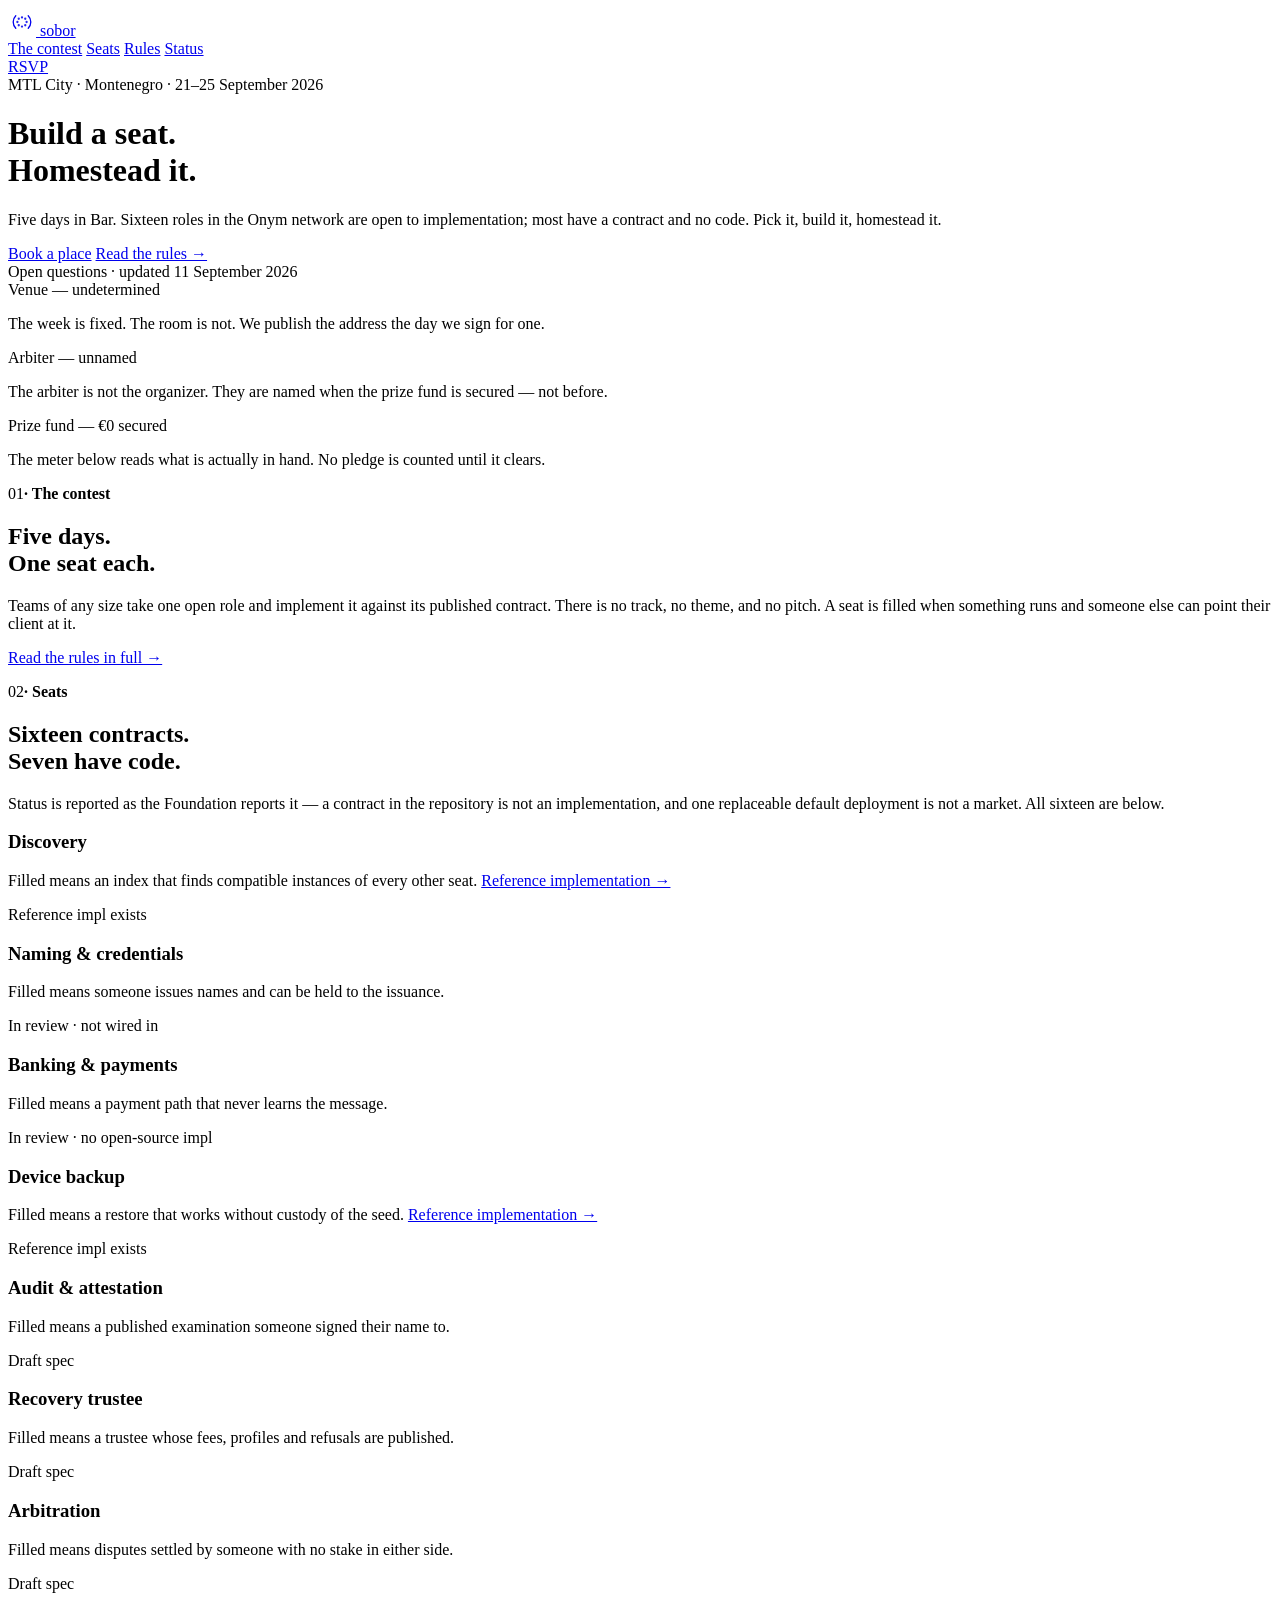
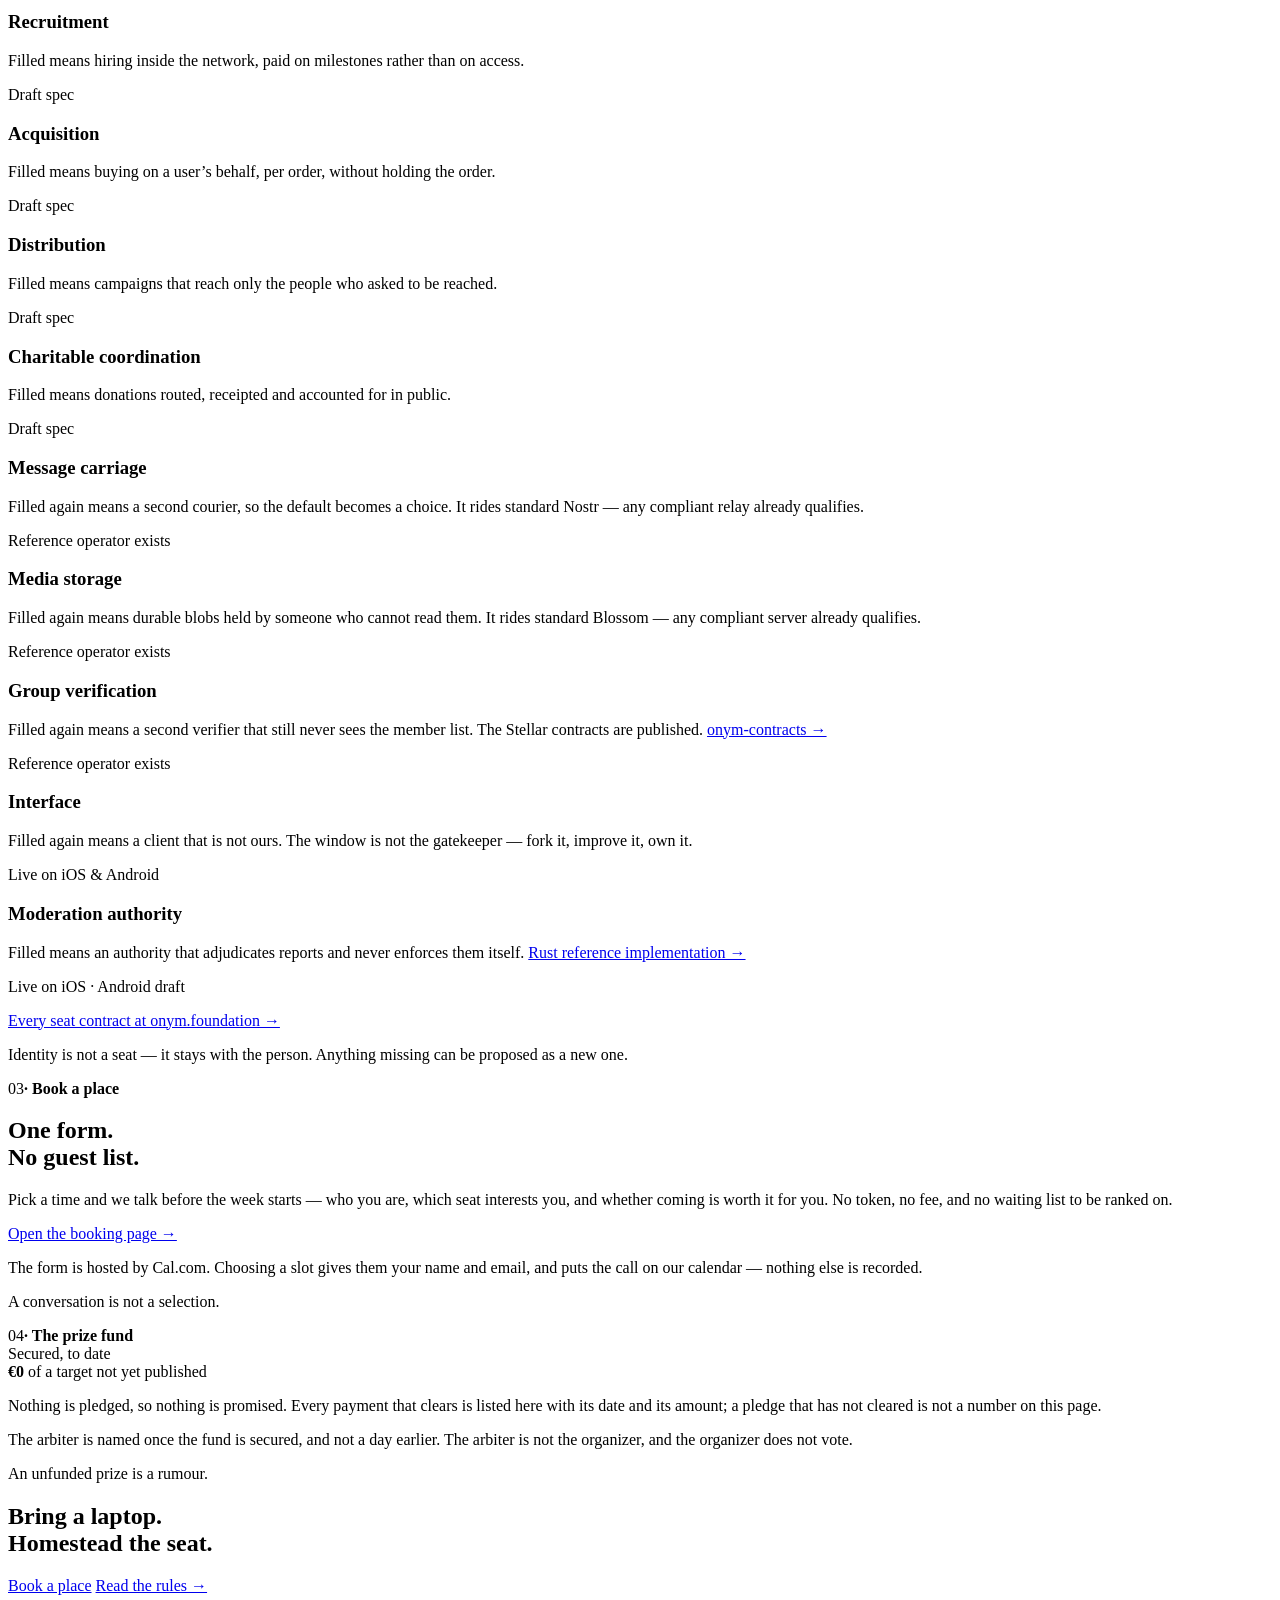
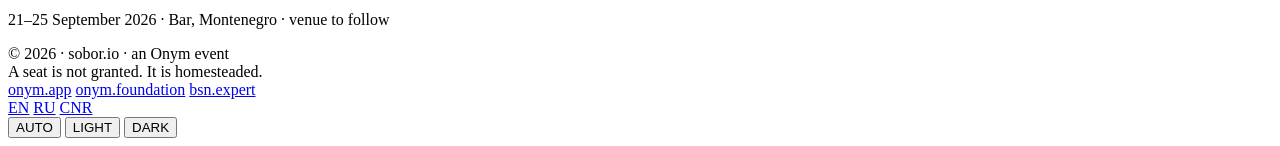
==== public/index.html @ 52c8cb35 "Replace the on-chain RSVP with a Cal.com booking embed RSVP was a Stellar signature: the visitor sen" ====
<!doctype html>
<html lang="en">
<head>
<meta charset="utf-8"/>
<meta name="viewport" content="width=device-width,initial-scale=1"/>
<title>sobor — Build a seat. Homestead it.</title>
<meta name="description" content="A five-day contest in Bar, Montenegro, 21–25 September 2026. Sixteen roles in the Onym network are open to implementation. Build one, run it, keep it."/>
<meta name="theme-color" content="#0e0e10" media="(prefers-color-scheme: dark)"/>
<meta name="theme-color" content="#f5f5f7" media="(prefers-color-scheme: light)"/>
<link rel="canonical" href="https://sobor.io/"/>
<link rel="alternate" hreflang="en" href="https://sobor.io/"/>
<link rel="alternate" hreflang="ru" href="https://sobor.io/ru/"/>
<link rel="alternate" hreflang="cnr" href="https://sobor.io/cnr/"/>
<link rel="alternate" hreflang="x-default" href="https://sobor.io/"/>
<meta name="robots" content="index,follow,max-snippet:-1,max-image-preview:large"/>
<meta property="og:type" content="website"/>
<meta property="og:url" content="https://sobor.io/"/>
<meta property="og:site_name" content="sobor"/>
<meta property="og:locale" content="en"/>
<meta property="og:title" content="sobor — Build a seat. Homestead it."/>
<meta property="og:description" content="Five days in Bar. Sixteen roles in the Onym network are open to implementation; most have a contract and no code."/>
<meta property="og:image" content="https://sobor.io/og.png"/>
<meta property="og:image:type" content="image/png"/>
<meta property="og:image:width" content="1200"/>
<meta property="og:image:height" content="630"/>
<meta property="og:image:alt" content="Build a seat. Homestead it. — MTL City · Montenegro · 21–25 September 2026"/>
<meta name="twitter:card" content="summary_large_image"/>
<meta name="twitter:image" content="https://sobor.io/og.png"/>
<link rel="icon" href="/favicon.ico" sizes="48x48"/>
<link rel="icon" href="/favicon.svg" type="image/svg+xml"/>
<link rel="apple-touch-icon" href="/apple-touch-icon.png"/>
<link rel="manifest" href="/site.webmanifest"/>
<script src="/assets/theme.js"></script>
<script src="/assets/lang.js"></script>
<link rel="stylesheet" href="/assets/sobor.css"/>
</head>
<body>

<header class="nav">
  <div class="wrap">
    <a class="brand" href="/" aria-label="sobor home">
      <svg width="28" height="28" viewBox="0 0 28 28" aria-hidden="true">
        <rect x=".5" y=".5" width="27" height="27" rx="6.2" fill="none" stroke="var(--on-hairline-strong)"></rect>
        <g transform="rotate(45 14 14)" fill="none" stroke="currentColor" stroke-width="1.3" stroke-linecap="round">
          <path d="M14 5.2A8.8 8.8 0 0 1 22.8 14"></path>
          <path d="M14 22.8A8.8 8.8 0 0 1 5.2 14"></path>
        </g>
        <g fill="currentColor" opacity=".85">
          <circle cx="18.6" cy="14" r="1.15"></circle><circle cx="17.25" cy="17.25" r="1.15"></circle>
          <circle cx="14" cy="18.6" r="1.15"></circle><circle cx="10.75" cy="17.25" r="1.15"></circle>
          <circle cx="9.4" cy="14" r="1.15"></circle><circle cx="10.75" cy="10.75" r="1.15"></circle>
          <circle cx="14" cy="9.4" r="1.15"></circle><circle cx="17.25" cy="10.75" r="1.15"></circle>
        </g>
      </svg>
      <span>sobor</span>
    </a>
    <nav class="nav-links">
      <a href="#contest">The contest</a>
      <a href="#seats">Seats</a>
      <a href="#rules">Rules</a>
      <a href="#status">Status</a>
    </nav>
    <div class="nav-cta"><a class="btn-pill" href="#book">RSVP</a></div>
  </div>
</header>

<main id="main">

  <div class="hero">
    <div class="hero-eyebrow">MTL City · Montenegro · 21–25 September 2026</div>
    <h1>Build a seat.<br>Homestead it.</h1>
    <div class="hero-copy">
      <p>Five days in Bar. Sixteen roles in the Onym network are open to implementation; most have a contract and no code. Pick it, build it, homestead it.</p>
      <div class="hero-actions">
        <a class="btn btn-primary" href="#book">Book a place</a>
        <a href="#rules">Read the rules →</a>
      </div>
    </div>
  </div>

  <!-- The three open questions. When one settles, swap .tag.open for .tag.settled in
       content/i18n.json's label and rewrite the paragraph. Do not soften these. -->
  <section class="status" id="status">
    <div class="wrap">
      <div class="status-stamp">Open questions · updated 11 September 2026</div>
      <div class="status-grid">
        <div>
          <span class="tag open">Venue — undetermined</span>
          <p>The week is fixed. The room is not. We publish the address the day we sign for one.</p>
        </div>
        <div>
          <span class="tag open">Arbiter — unnamed</span>
          <p>The arbiter is not the organizer. They are named when the prize fund is secured — not before.</p>
        </div>
        <div>
          <span class="tag open">Prize fund — €0 secured</span>
          <p>The meter below reads what is actually in hand. No pledge is counted until it clears.</p>
        </div>
      </div>
    </div>
  </section>

  <section class="band" id="contest">
    <div class="wrap">
      <div class="eyebrow"><span>01</span><b>· The contest</b></div>
      <h2>Five days.<br>One seat each.</h2>
      <p class="section-lede">Teams of any size take one open role and implement it against its published contract. There is no track, no theme, and no pitch. A seat is filled when something runs and someone else can point their client at it.</p>
      <p class="after-grid" id="rules"><a href="#rules">Read the rules in full →</a></p>
    </div>
  </section>

  <section class="band" id="seats">
    <div class="wrap">
      <div class="eyebrow"><span>02</span><b>· Seats</b></div>
      <h2>Sixteen contracts.<br>Seven have code.</h2>
      <p class="section-lede">Status is reported as the Foundation reports it — a contract in the repository is not an implementation, and one replaceable default deployment is not a market. All sixteen are below.</p>
      <div class="grid-4 seats-grid">
        <div class="card seat">
          <h3>Discovery</h3>
          <p>Filled means an index that finds compatible instances of every other seat. <a href="https://github.com/onymchat/onym-discovery">Reference implementation →</a></p>
          <span class="chip green">Reference impl exists</span>
        </div>
        <div class="card seat">
          <h3>Naming &amp; credentials</h3>
          <p>Filled means someone issues names and can be held to the issuance.</p>
          <span class="chip amber">In review · not wired in</span>
        </div>
        <div class="card seat">
          <h3>Banking &amp; payments</h3>
          <p>Filled means a payment path that never learns the message.</p>
          <span class="chip amber">In review · no open-source impl</span>
        </div>
        <div class="card seat">
          <h3>Device backup</h3>
          <p>Filled means a restore that works without custody of the seed. <a href="https://github.com/onymchat/onym-backup">Reference implementation →</a></p>
          <span class="chip green">Reference impl exists</span>
        </div>
        <div class="card seat">
          <h3>Audit &amp; attestation</h3>
          <p>Filled means a published examination someone signed their name to.</p>
          <span class="chip blue">Draft spec</span>
        </div>
        <div class="card seat">
          <h3>Recovery trustee</h3>
          <p>Filled means a trustee whose fees, profiles and refusals are published.</p>
          <span class="chip blue">Draft spec</span>
        </div>
        <div class="card seat">
          <h3>Arbitration</h3>
          <p>Filled means disputes settled by someone with no stake in either side.</p>
          <span class="chip blue">Draft spec</span>
        </div>
        <div class="card seat">
          <h3>Recruitment</h3>
          <p>Filled means hiring inside the network, paid on milestones rather than on access.</p>
          <span class="chip blue">Draft spec</span>
        </div>
        <div class="card seat">
          <h3>Acquisition</h3>
          <p>Filled means buying on a user’s behalf, per order, without holding the order.</p>
          <span class="chip blue">Draft spec</span>
        </div>
        <div class="card seat">
          <h3>Distribution</h3>
          <p>Filled means campaigns that reach only the people who asked to be reached.</p>
          <span class="chip blue">Draft spec</span>
        </div>
        <div class="card seat">
          <h3>Charitable coordination</h3>
          <p>Filled means donations routed, receipted and accounted for in public.</p>
          <span class="chip blue">Draft spec</span>
        </div>
        <div class="card seat">
          <h3>Message carriage</h3>
          <p>Filled again means a second courier, so the default becomes a choice. It rides standard Nostr — any compliant relay already qualifies.</p>
          <span class="chip green">Reference operator exists</span>
        </div>
        <div class="card seat">
          <h3>Media storage</h3>
          <p>Filled again means durable blobs held by someone who cannot read them. It rides standard Blossom — any compliant server already qualifies.</p>
          <span class="chip green">Reference operator exists</span>
        </div>
        <div class="card seat">
          <h3>Group verification</h3>
          <p>Filled again means a second verifier that still never sees the member list. The Stellar contracts are published. <a href="https://github.com/onymchat/onym-contracts">onym-contracts →</a></p>
          <span class="chip green">Reference operator exists</span>
        </div>
        <div class="card seat">
          <h3>Interface</h3>
          <p>Filled again means a client that is not ours. The window is not the gatekeeper — fork it, improve it, own it.</p>
          <span class="chip green">Live on iOS &amp; Android</span>
        </div>
        <div class="card seat">
          <h3>Moderation authority</h3>
          <p>Filled means an authority that adjudicates reports and never enforces them itself. <a href="https://github.com/onymchat/onym-moderation">Rust reference implementation →</a></p>
          <span class="chip green">Live on iOS · Android draft</span>
        </div>
      </div>
      <p class="after-grid"><a href="https://onym.foundation/seats.html">Every seat contract at onym.foundation →</a></p>
      <p class="after-grid">Identity is not a seat — it stays with the person. Anything missing can be proposed as a new one.</p>
    </div>
  </section>

  <section class="band" id="book">
    <div class="wrap">
      <div class="eyebrow"><span>03</span><b>· Book a place</b></div>
      <h2>One form.<br>No guest list.</h2>
      <p class="section-lede">Pick a time and we talk before the week starts — who you are, which seat interests you, and whether coming is worth it for you. No token, no fee, and no waiting list to be ranked on.</p>
      <!-- assets/cal.js mounts the Cal.com inline embed here and reads the event off
           these data attributes, so content/build.py stays the only place the link is
           written. The link underneath is not a fallback that JS removes: it stays, so
           the booking page is reachable with the embed blocked or failing to load. -->
      <div class="cal-mount" id="cal-mount"
           data-cal-link="enikeev/sobor" data-cal-namespace="sobor"></div>
      <p class="after-grid"><a href="https://cal.com/enikeev/sobor">Open the booking page →</a></p>
      <p class="after-grid">The form is hosted by Cal.com. Choosing a slot gives them your name and email, and puts the call on our calendar — nothing else is recorded.</p>
      <p class="aph book-aph">A conversation is not a selection.</p>
    </div>
  </section>

  <section class="band">
    <div class="wrap">
      <div class="eyebrow"><span>04</span><b>· The prize fund</b></div>
      <div class="fund">
        <div class="fund-label">Secured, to date</div>
        <!-- When money clears: replace the amount, change the caption, and set --so-meter. -->
        <div class="fund-figure">
          <b>€0</b>
          <span>of a target not yet published</span>
        </div>
        <div class="meter" role="img" aria-label="Prize fund: nothing secured yet"><i></i></div>
        <div class="fund-cols">
          <p>Nothing is pledged, so nothing is promised. Every payment that clears is listed here with its date and its amount; a pledge that has not cleared is not a number on this page.</p>
          <p>The arbiter is named once the fund is secured, and not a day earlier. The arbiter is not the organizer, and the organizer does not vote.</p>
        </div>
        <p class="aph">An unfunded prize is a rumour.</p>
      </div>
    </div>
  </section>

  <section class="closing">
    <div>
      <h2>Bring a laptop.<br>Homestead the seat.</h2>
      <div class="closing-actions">
        <a class="btn btn-primary" href="#book">Book a place</a>
        <a href="#rules">Read the rules →</a>
      </div>
      <p class="when">21–25 September 2026 · Bar, Montenegro · venue to follow</p>
    </div>
  </section>

</main>

<footer>
  <div class="wrap">
    <div class="foot-l">
      <div class="foot-copy">© 2026 · sobor.io · an Onym event</div>
      <div class="foot-sign">A seat is not granted. It is homesteaded.</div>
    </div>
    <div class="foot-r">
      <div class="foot-links">
        <a href="https://onym.app">onym.app</a>
        <a href="https://onym.foundation">onym.foundation</a>
        <a href="https://bsn.expert">bsn.expert</a>
      </div>
      <nav class="lang" aria-label="Language">
        <a class="pick is-on" href="/" lang="en" hreflang="en" data-lang="en" title="English" aria-current="true">EN</a>
        <a class="pick" href="/ru/" lang="ru" hreflang="ru" data-lang="ru" title="Русский">RU</a>
        <a class="pick" href="/cnr/" lang="cnr" hreflang="cnr" data-lang="cnr" title="Crnogorski">CNR</a>
      </nav>
      <!-- Lives in the footer so that on a narrow screen it can simply sit there
           instead of floating over the text. Above 850px it is fixed again. -->
      <div class="theme" role="group" aria-label="Colour theme">
        <button type="button" data-theme-set="auto" aria-pressed="true">AUTO</button>
        <button type="button" data-theme-set="light" aria-pressed="false">LIGHT</button>
        <button type="button" data-theme-set="dark" aria-pressed="false">DARK</button>
      </div>
    </div>
  </div>
</footer>

<script src="/assets/sobor.js" defer></script>
<script src="/assets/cal.js" defer></script>
</body>
</html>
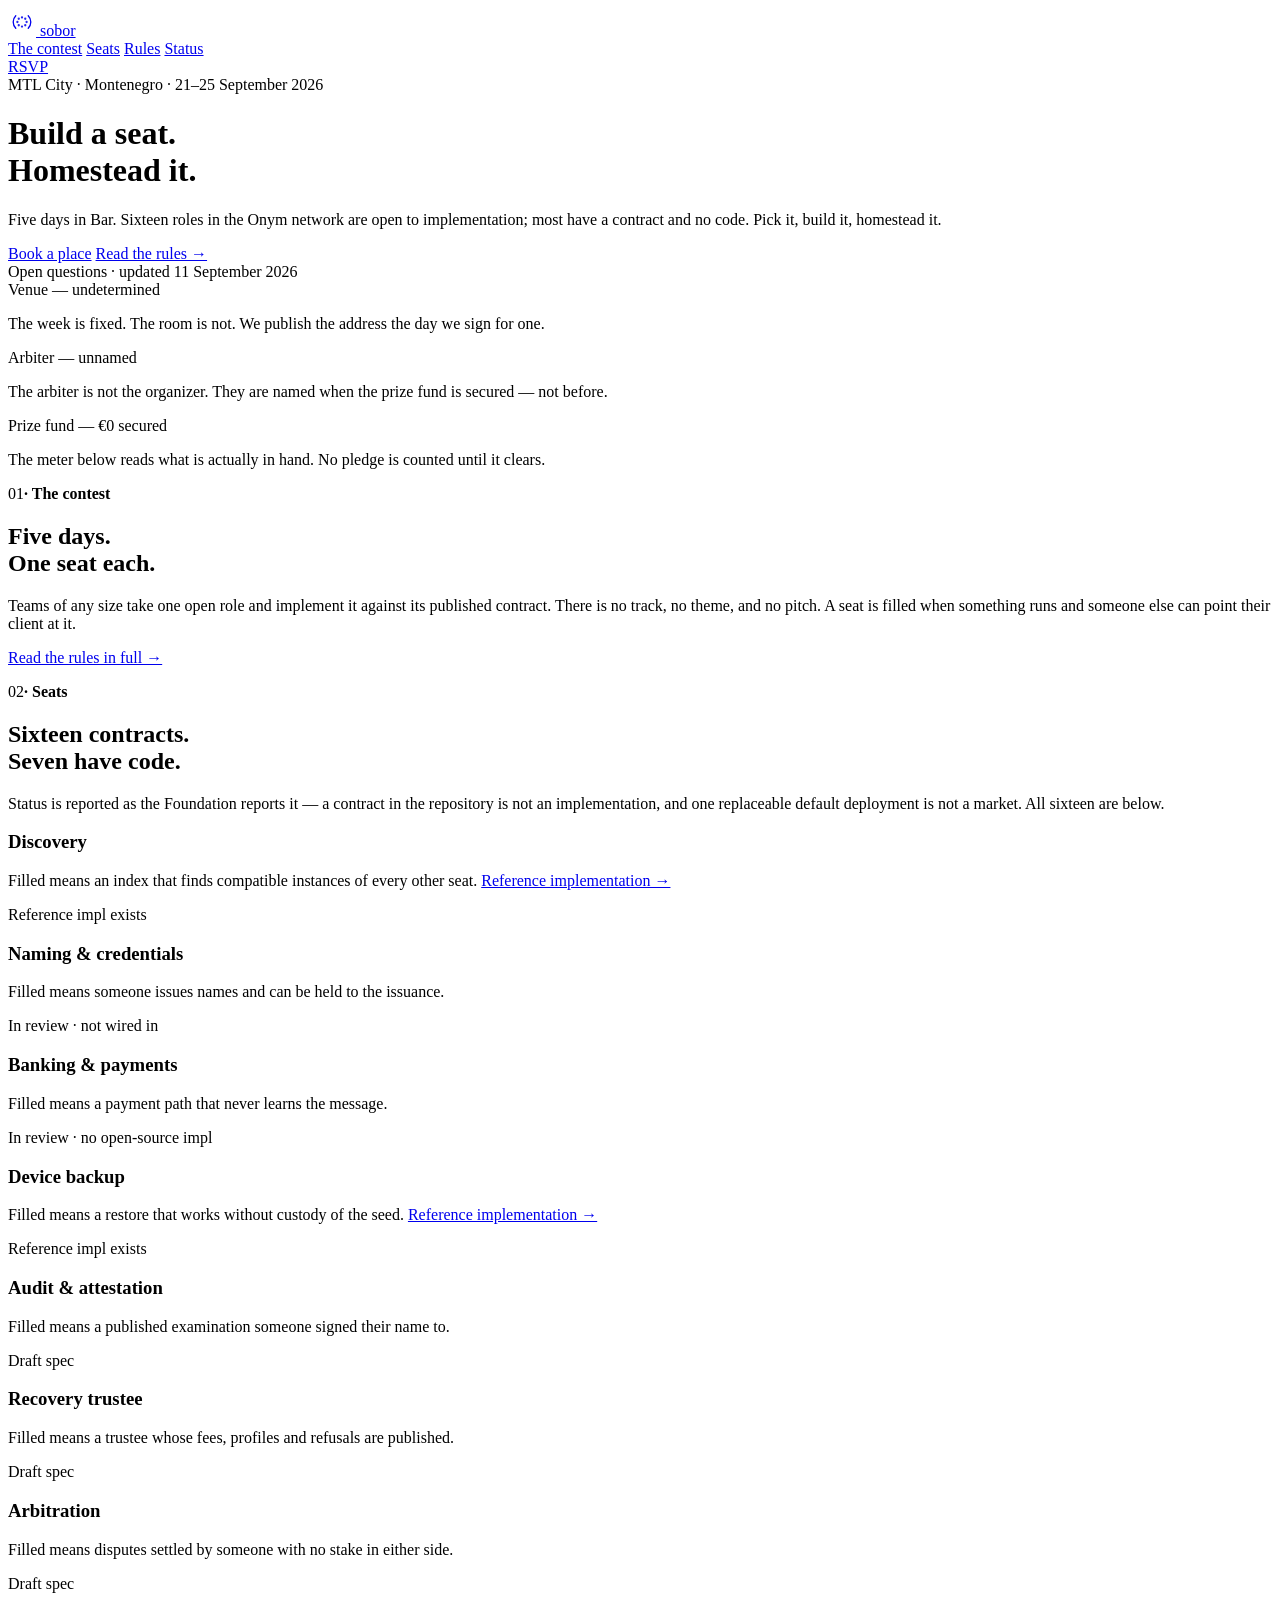
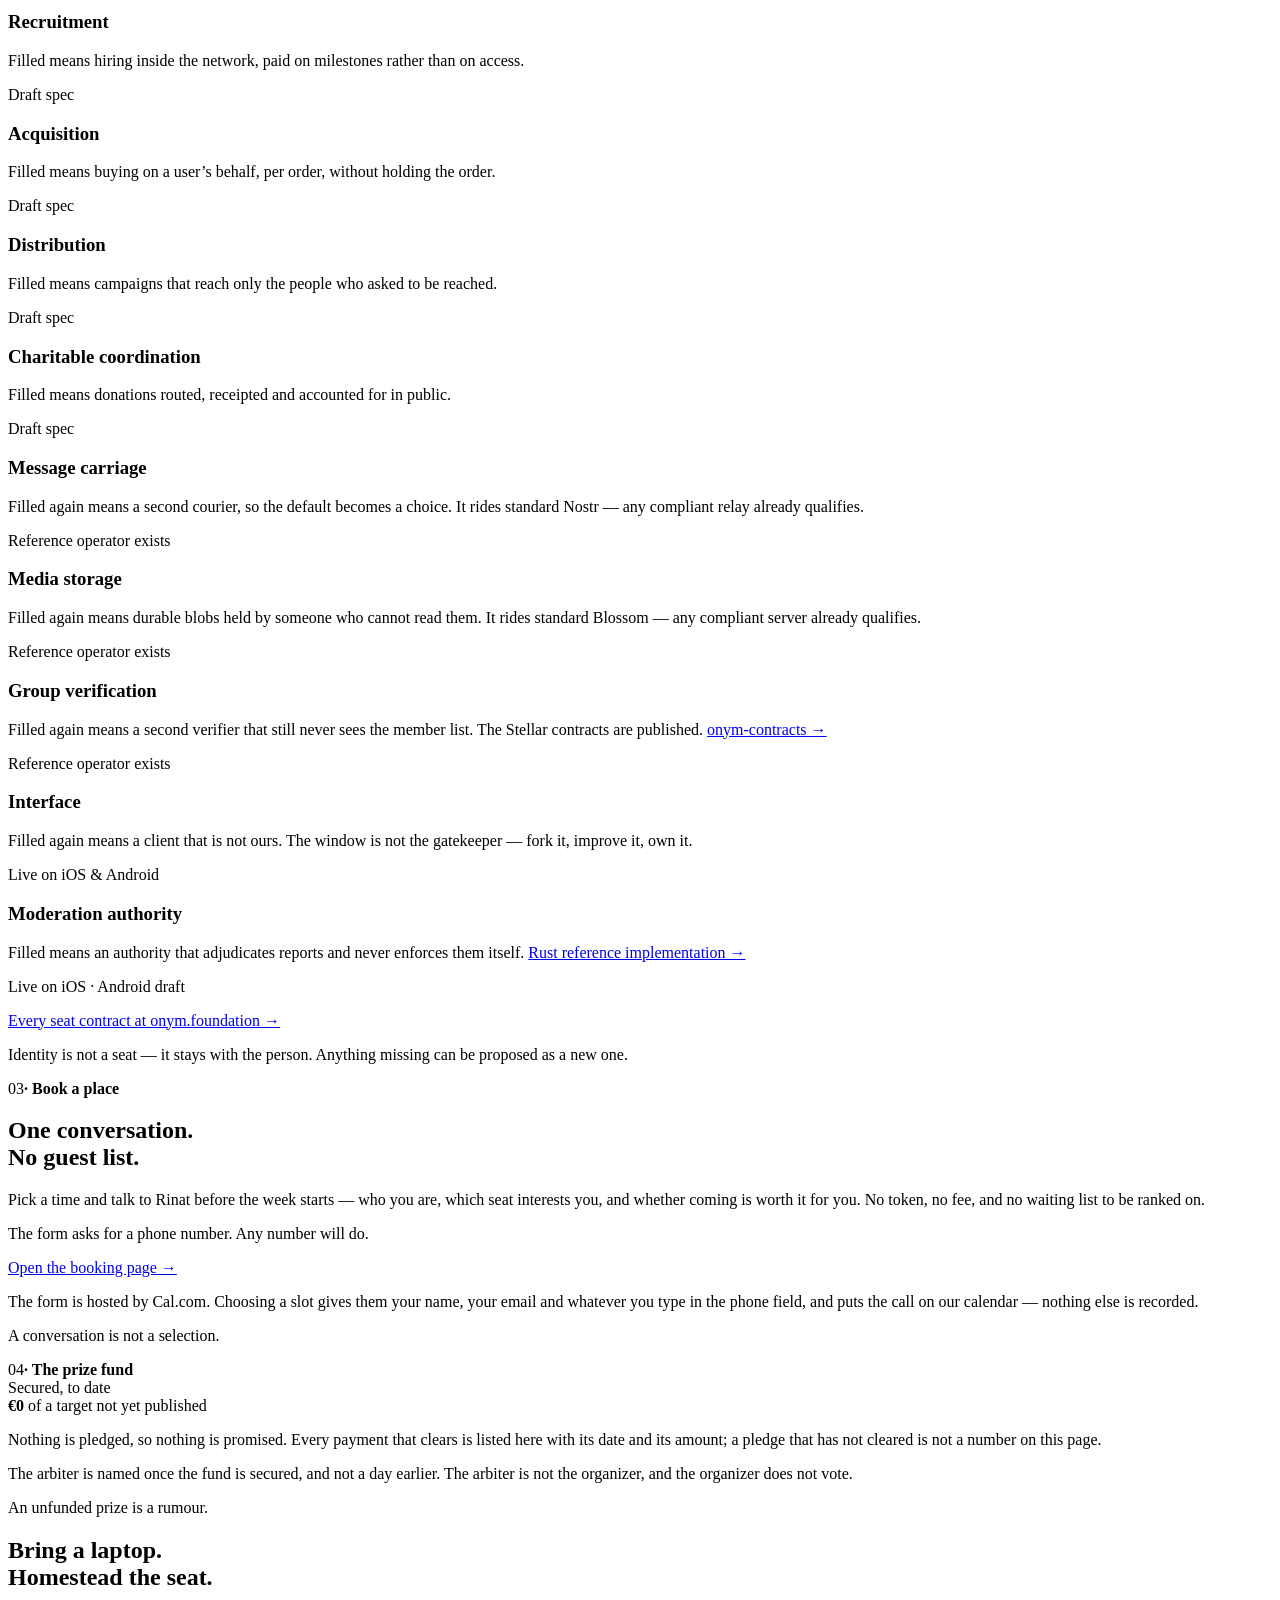
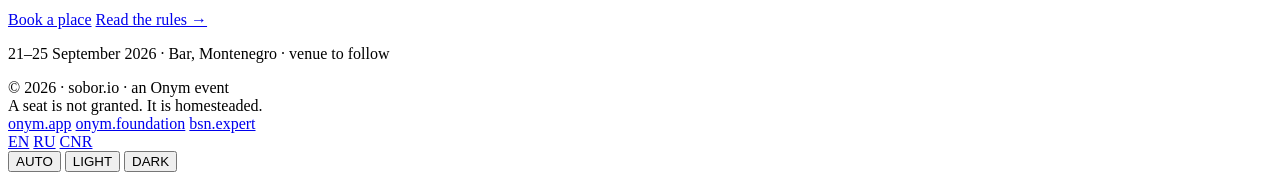
==== commit 5376fcd4: "Say who the call is with, and that the phone field is free "One form. No guest list." described the " ====
--- a/public/index.html
+++ b/public/index.html
@@ -204,16 +204,17 @@
   <section class="band" id="book">
     <div class="wrap">
       <div class="eyebrow"><span>03</span><b>· Book a place</b></div>
-      <h2>One form.<br>No guest list.</h2>
-      <p class="section-lede">Pick a time and we talk before the week starts — who you are, which seat interests you, and whether coming is worth it for you. No token, no fee, and no waiting list to be ranked on.</p>
+      <h2>One conversation.<br>No guest list.</h2>
+      <p class="section-lede">Pick a time and talk to Rinat before the week starts — who you are, which seat interests you, and whether coming is worth it for you. No token, no fee, and no waiting list to be ranked on.</p>
       <!-- assets/cal.js mounts the Cal.com inline embed here and reads the event off
            these data attributes, so content/build.py stays the only place the link is
            written. The link underneath is not a fallback that JS removes: it stays, so
            the booking page is reachable with the embed blocked or failing to load. -->
       <div class="cal-mount" id="cal-mount"
            data-cal-link="enikeev/sobor" data-cal-namespace="sobor"></div>
+      <p class="after-grid">The form asks for a phone number. Any number will do.</p>
       <p class="after-grid"><a href="https://cal.com/enikeev/sobor">Open the booking page →</a></p>
-      <p class="after-grid">The form is hosted by Cal.com. Choosing a slot gives them your name and email, and puts the call on our calendar — nothing else is recorded.</p>
+      <p class="after-grid">The form is hosted by Cal.com. Choosing a slot gives them your name, your email and whatever you type in the phone field, and puts the call on our calendar — nothing else is recorded.</p>
       <p class="aph book-aph">A conversation is not a selection.</p>
     </div>
   </section>
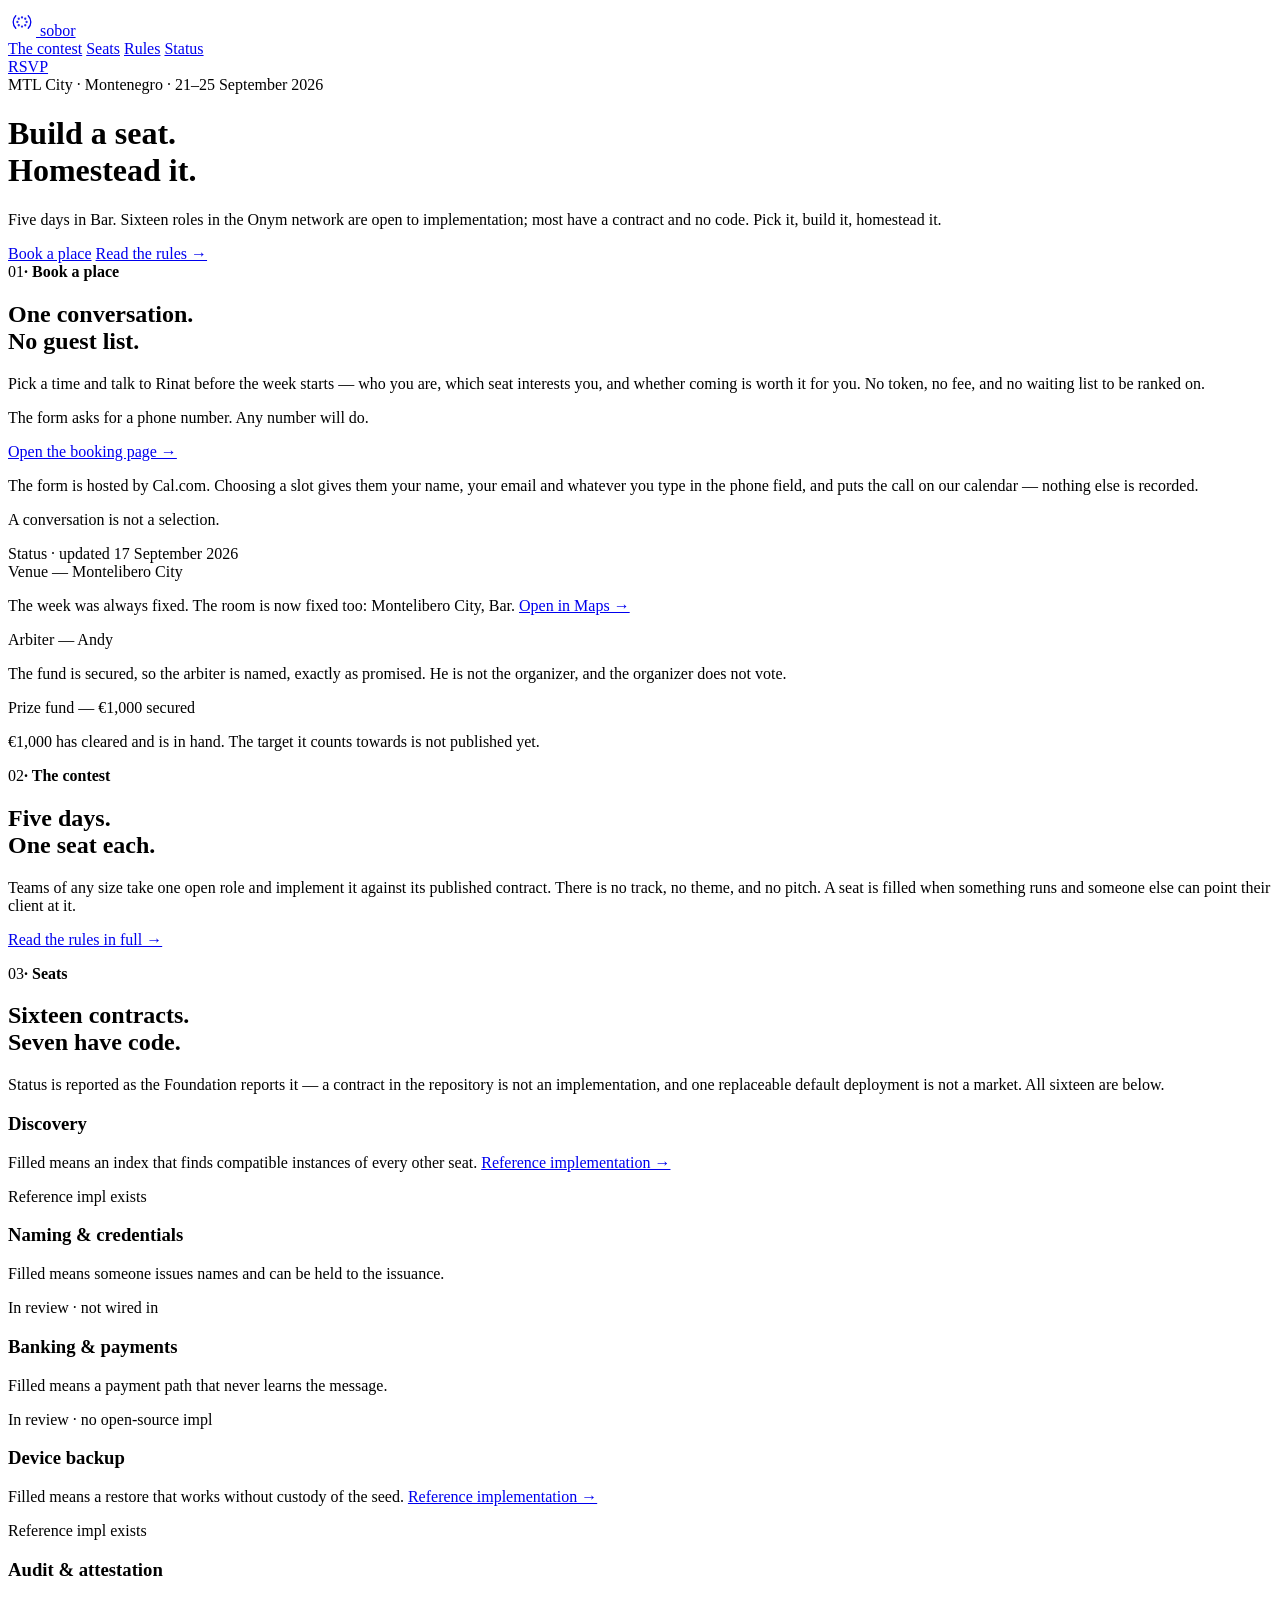
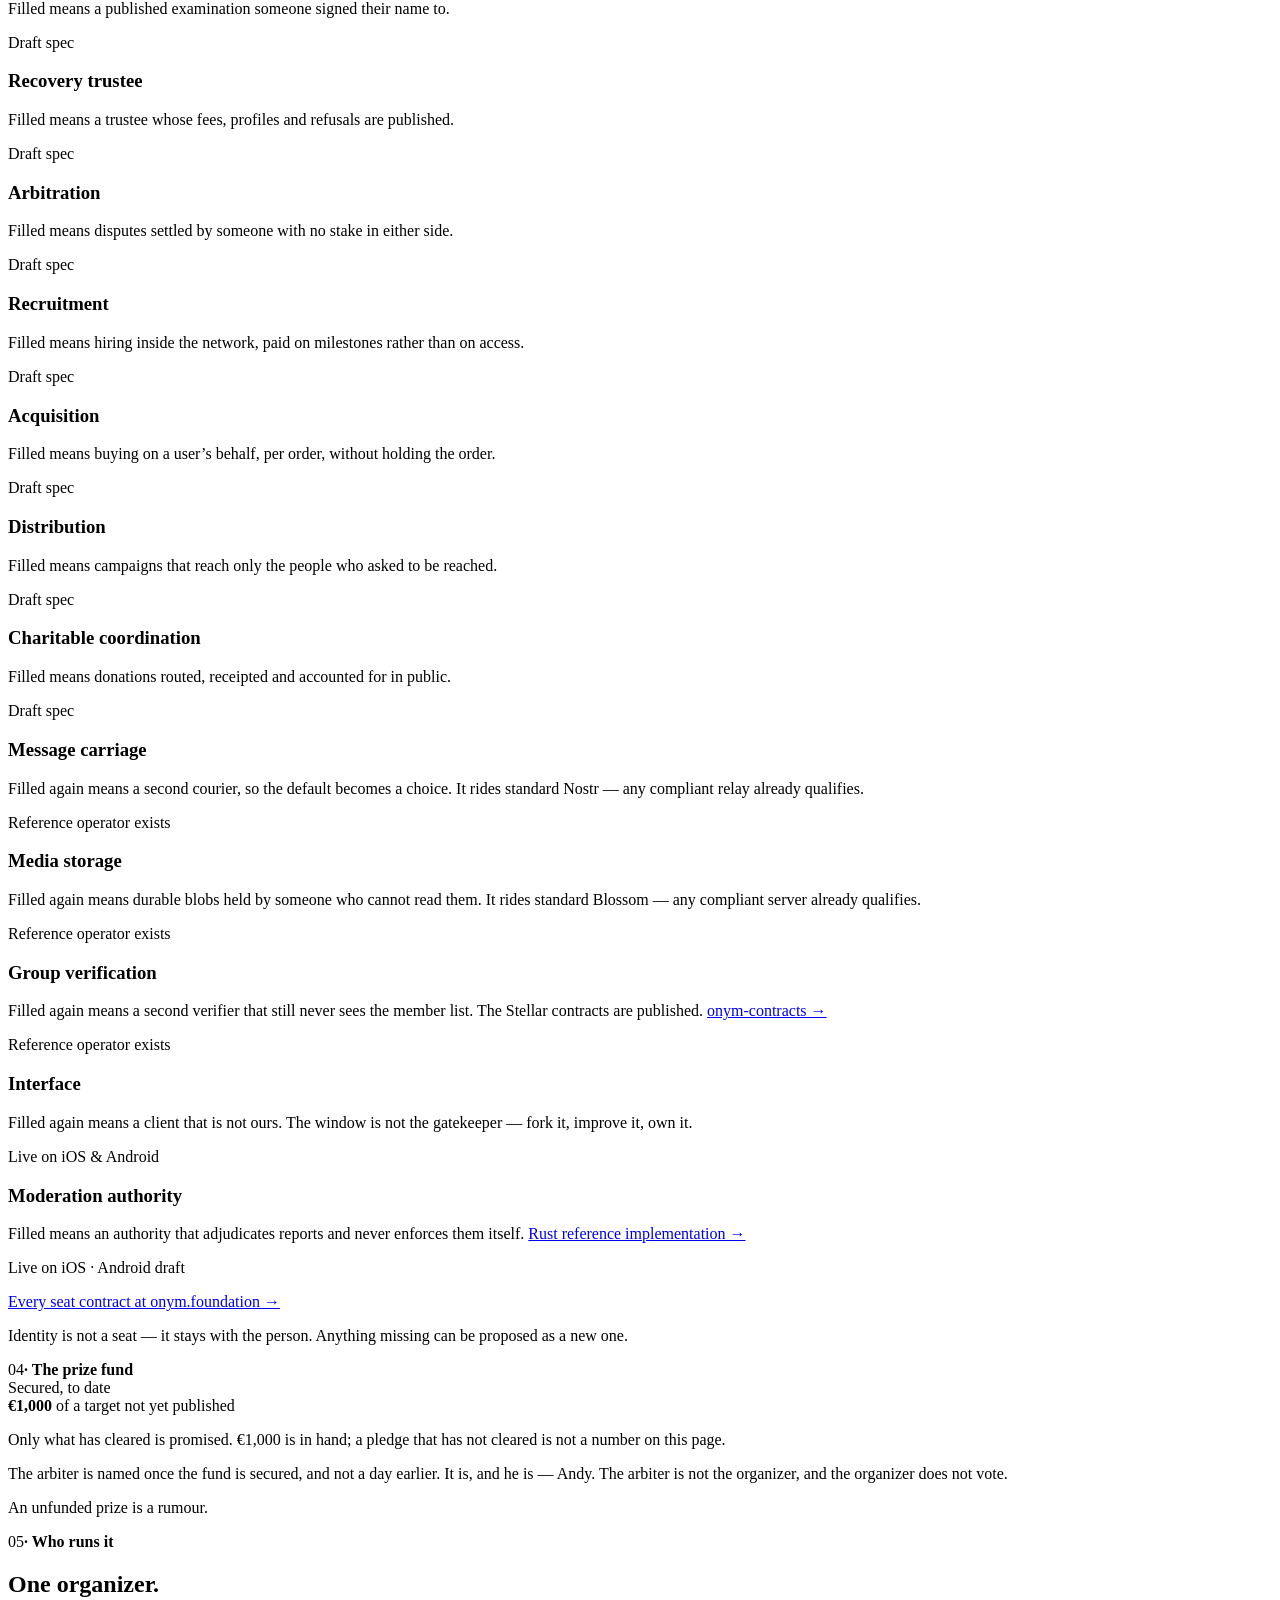
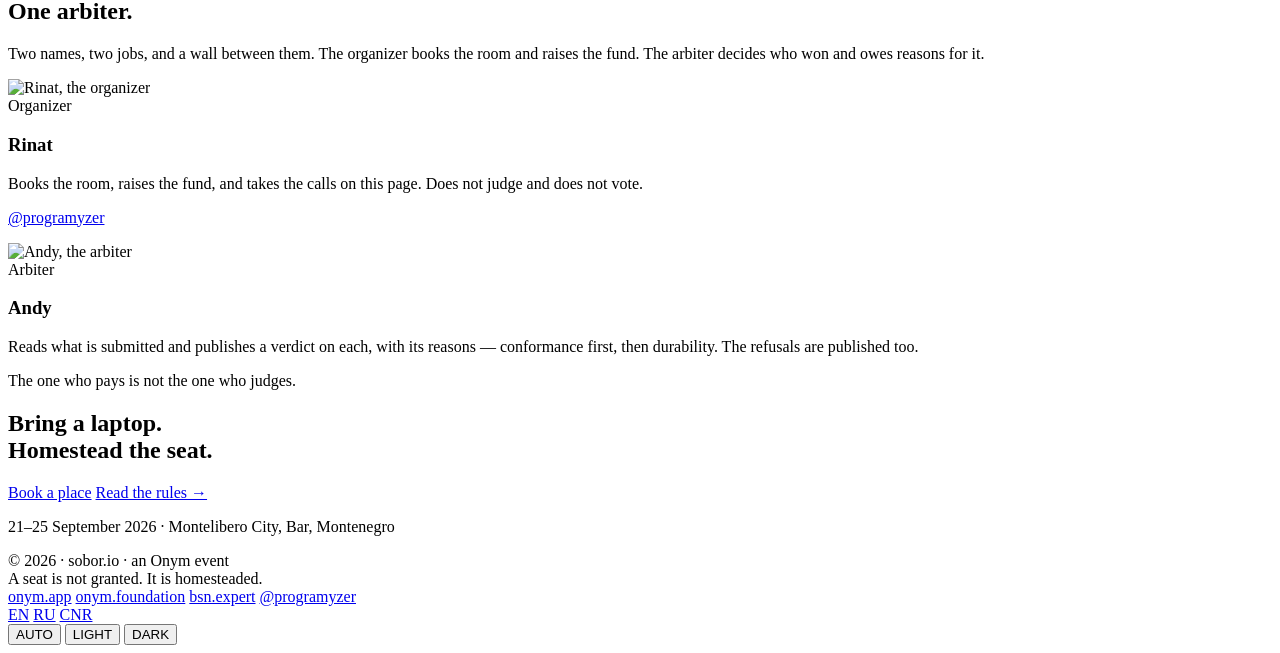
==== commit 5584e9e6: "Lead with the calendar; settle all three open questions Booking moves from the fourth screen to the " ====
--- a/public/index.html
+++ b/public/index.html
@@ -78,132 +78,9 @@
     </div>
   </div>
 
-  <!-- The three open questions. When one settles, swap .tag.open for .tag.settled in
-       content/i18n.json's label and rewrite the paragraph. Do not soften these. -->
-  <section class="status" id="status">
-    <div class="wrap">
-      <div class="status-stamp">Open questions · updated 11 September 2026</div>
-      <div class="status-grid">
-        <div>
-          <span class="tag open">Venue — undetermined</span>
-          <p>The week is fixed. The room is not. We publish the address the day we sign for one.</p>
-        </div>
-        <div>
-          <span class="tag open">Arbiter — unnamed</span>
-          <p>The arbiter is not the organizer. They are named when the prize fund is secured — not before.</p>
-        </div>
-        <div>
-          <span class="tag open">Prize fund — €0 secured</span>
-          <p>The meter below reads what is actually in hand. No pledge is counted until it clears.</p>
-        </div>
-      </div>
-    </div>
-  </section>
-
-  <section class="band" id="contest">
-    <div class="wrap">
-      <div class="eyebrow"><span>01</span><b>· The contest</b></div>
-      <h2>Five days.<br>One seat each.</h2>
-      <p class="section-lede">Teams of any size take one open role and implement it against its published contract. There is no track, no theme, and no pitch. A seat is filled when something runs and someone else can point their client at it.</p>
-      <p class="after-grid" id="rules"><a href="#rules">Read the rules in full →</a></p>
-    </div>
-  </section>
-
-  <section class="band" id="seats">
-    <div class="wrap">
-      <div class="eyebrow"><span>02</span><b>· Seats</b></div>
-      <h2>Sixteen contracts.<br>Seven have code.</h2>
-      <p class="section-lede">Status is reported as the Foundation reports it — a contract in the repository is not an implementation, and one replaceable default deployment is not a market. All sixteen are below.</p>
-      <div class="grid-4 seats-grid">
-        <div class="card seat">
-          <h3>Discovery</h3>
-          <p>Filled means an index that finds compatible instances of every other seat. <a href="https://github.com/onymchat/onym-discovery">Reference implementation →</a></p>
-          <span class="chip green">Reference impl exists</span>
-        </div>
-        <div class="card seat">
-          <h3>Naming &amp; credentials</h3>
-          <p>Filled means someone issues names and can be held to the issuance.</p>
-          <span class="chip amber">In review · not wired in</span>
-        </div>
-        <div class="card seat">
-          <h3>Banking &amp; payments</h3>
-          <p>Filled means a payment path that never learns the message.</p>
-          <span class="chip amber">In review · no open-source impl</span>
-        </div>
-        <div class="card seat">
-          <h3>Device backup</h3>
-          <p>Filled means a restore that works without custody of the seed. <a href="https://github.com/onymchat/onym-backup">Reference implementation →</a></p>
-          <span class="chip green">Reference impl exists</span>
-        </div>
-        <div class="card seat">
-          <h3>Audit &amp; attestation</h3>
-          <p>Filled means a published examination someone signed their name to.</p>
-          <span class="chip blue">Draft spec</span>
-        </div>
-        <div class="card seat">
-          <h3>Recovery trustee</h3>
-          <p>Filled means a trustee whose fees, profiles and refusals are published.</p>
-          <span class="chip blue">Draft spec</span>
-        </div>
-        <div class="card seat">
-          <h3>Arbitration</h3>
-          <p>Filled means disputes settled by someone with no stake in either side.</p>
-          <span class="chip blue">Draft spec</span>
-        </div>
-        <div class="card seat">
-          <h3>Recruitment</h3>
-          <p>Filled means hiring inside the network, paid on milestones rather than on access.</p>
-          <span class="chip blue">Draft spec</span>
-        </div>
-        <div class="card seat">
-          <h3>Acquisition</h3>
-          <p>Filled means buying on a user’s behalf, per order, without holding the order.</p>
-          <span class="chip blue">Draft spec</span>
-        </div>
-        <div class="card seat">
-          <h3>Distribution</h3>
-          <p>Filled means campaigns that reach only the people who asked to be reached.</p>
-          <span class="chip blue">Draft spec</span>
-        </div>
-        <div class="card seat">
-          <h3>Charitable coordination</h3>
-          <p>Filled means donations routed, receipted and accounted for in public.</p>
-          <span class="chip blue">Draft spec</span>
-        </div>
-        <div class="card seat">
-          <h3>Message carriage</h3>
-          <p>Filled again means a second courier, so the default becomes a choice. It rides standard Nostr — any compliant relay already qualifies.</p>
-          <span class="chip green">Reference operator exists</span>
-        </div>
-        <div class="card seat">
-          <h3>Media storage</h3>
-          <p>Filled again means durable blobs held by someone who cannot read them. It rides standard Blossom — any compliant server already qualifies.</p>
-          <span class="chip green">Reference operator exists</span>
-        </div>
-        <div class="card seat">
-          <h3>Group verification</h3>
-          <p>Filled again means a second verifier that still never sees the member list. The Stellar contracts are published. <a href="https://github.com/onymchat/onym-contracts">onym-contracts →</a></p>
-          <span class="chip green">Reference operator exists</span>
-        </div>
-        <div class="card seat">
-          <h3>Interface</h3>
-          <p>Filled again means a client that is not ours. The window is not the gatekeeper — fork it, improve it, own it.</p>
-          <span class="chip green">Live on iOS &amp; Android</span>
-        </div>
-        <div class="card seat">
-          <h3>Moderation authority</h3>
-          <p>Filled means an authority that adjudicates reports and never enforces them itself. <a href="https://github.com/onymchat/onym-moderation">Rust reference implementation →</a></p>
-          <span class="chip green">Live on iOS · Android draft</span>
-        </div>
-      </div>
-      <p class="after-grid"><a href="https://onym.foundation/seats.html">Every seat contract at onym.foundation →</a></p>
-      <p class="after-grid">Identity is not a seat — it stays with the person. Anything missing can be proposed as a new one.</p>
-    </div>
-  </section>
-
   <section class="band" id="book">
     <div class="wrap">
-      <div class="eyebrow"><span>03</span><b>· Book a place</b></div>
+      <div class="eyebrow"><span>01</span><b>· Book a place</b></div>
       <h2>One conversation.<br>No guest list.</h2>
       <p class="section-lede">Pick a time and talk to Rinat before the week starts — who you are, which seat interests you, and whether coming is worth it for you. No token, no fee, and no waiting list to be ranked on.</p>
       <!-- assets/cal.js mounts the Cal.com inline embed here and reads the event off
@@ -219,23 +96,173 @@
     </div>
   </section>
 
+  <!-- The three questions that were open. A state flips in STATUS_STATE above and the
+       paragraph gets rewritten in content/i18n.json. Do not soften these. -->
+  <section class="status" id="status">
+    <div class="wrap">
+      <div class="status-stamp">Status · updated 17 September 2026</div>
+      <div class="status-grid">
+        <div>
+          <span class="tag settled">Venue — Montelibero City</span>
+          <p>The week was always fixed. The room is now fixed too: Montelibero City, Bar. <a href="https://www.google.com/maps/place/Montelibero-City/@42.0326317,19.1635781,17z/data=!3m1!4b1!4m6!3m5!1s0x134e7345408cff31:0x4c5d231719f81f5e!8m2!3d42.0326317!4d19.166153">Open in Maps →</a></p>
+        </div>
+        <div>
+          <span class="tag settled">Arbiter — Andy</span>
+          <p>The fund is secured, so the arbiter is named, exactly as promised. He is not the organizer, and the organizer does not vote.</p>
+        </div>
+        <div>
+          <span class="tag settled">Prize fund — €1,000 secured</span>
+          <p>€1,000 has cleared and is in hand. The target it counts towards is not published yet.</p>
+        </div>
+      </div>
+    </div>
+  </section>
+
+  <section class="band" id="contest">
+    <div class="wrap">
+      <div class="eyebrow"><span>02</span><b>· The contest</b></div>
+      <h2>Five days.<br>One seat each.</h2>
+      <p class="section-lede">Teams of any size take one open role and implement it against its published contract. There is no track, no theme, and no pitch. A seat is filled when something runs and someone else can point their client at it.</p>
+      <p class="after-grid" id="rules"><a href="#rules">Read the rules in full →</a></p>
+    </div>
+  </section>
+
+  <section class="band" id="seats">
+    <div class="wrap">
+      <div class="eyebrow"><span>03</span><b>· Seats</b></div>
+      <h2>Sixteen contracts.<br>Seven have code.</h2>
+      <p class="section-lede">Status is reported as the Foundation reports it — a contract in the repository is not an implementation, and one replaceable default deployment is not a market. All sixteen are below.</p>
+      <div class="grid-4 seats-grid">
+        <div class="card seat">
+          <h3>Discovery</h3>
+          <p>Filled means an index that finds compatible instances of every other seat. <a href="https://github.com/onymchat/onym-discovery">Reference implementation →</a></p>
+          <span class="chip green">Reference impl exists</span>
+        </div>
+        <div class="card seat">
+          <h3>Naming &amp; credentials</h3>
+          <p>Filled means someone issues names and can be held to the issuance.</p>
+          <span class="chip amber">In review · not wired in</span>
+        </div>
+        <div class="card seat">
+          <h3>Banking &amp; payments</h3>
+          <p>Filled means a payment path that never learns the message.</p>
+          <span class="chip amber">In review · no open-source impl</span>
+        </div>
+        <div class="card seat">
+          <h3>Device backup</h3>
+          <p>Filled means a restore that works without custody of the seed. <a href="https://github.com/onymchat/onym-backup">Reference implementation →</a></p>
+          <span class="chip green">Reference impl exists</span>
+        </div>
+        <div class="card seat">
+          <h3>Audit &amp; attestation</h3>
+          <p>Filled means a published examination someone signed their name to.</p>
+          <span class="chip blue">Draft spec</span>
+        </div>
+        <div class="card seat">
+          <h3>Recovery trustee</h3>
+          <p>Filled means a trustee whose fees, profiles and refusals are published.</p>
+          <span class="chip blue">Draft spec</span>
+        </div>
+        <div class="card seat">
+          <h3>Arbitration</h3>
+          <p>Filled means disputes settled by someone with no stake in either side.</p>
+          <span class="chip blue">Draft spec</span>
+        </div>
+        <div class="card seat">
+          <h3>Recruitment</h3>
+          <p>Filled means hiring inside the network, paid on milestones rather than on access.</p>
+          <span class="chip blue">Draft spec</span>
+        </div>
+        <div class="card seat">
+          <h3>Acquisition</h3>
+          <p>Filled means buying on a user’s behalf, per order, without holding the order.</p>
+          <span class="chip blue">Draft spec</span>
+        </div>
+        <div class="card seat">
+          <h3>Distribution</h3>
+          <p>Filled means campaigns that reach only the people who asked to be reached.</p>
+          <span class="chip blue">Draft spec</span>
+        </div>
+        <div class="card seat">
+          <h3>Charitable coordination</h3>
+          <p>Filled means donations routed, receipted and accounted for in public.</p>
+          <span class="chip blue">Draft spec</span>
+        </div>
+        <div class="card seat">
+          <h3>Message carriage</h3>
+          <p>Filled again means a second courier, so the default becomes a choice. It rides standard Nostr — any compliant relay already qualifies.</p>
+          <span class="chip green">Reference operator exists</span>
+        </div>
+        <div class="card seat">
+          <h3>Media storage</h3>
+          <p>Filled again means durable blobs held by someone who cannot read them. It rides standard Blossom — any compliant server already qualifies.</p>
+          <span class="chip green">Reference operator exists</span>
+        </div>
+        <div class="card seat">
+          <h3>Group verification</h3>
+          <p>Filled again means a second verifier that still never sees the member list. The Stellar contracts are published. <a href="https://github.com/onymchat/onym-contracts">onym-contracts →</a></p>
+          <span class="chip green">Reference operator exists</span>
+        </div>
+        <div class="card seat">
+          <h3>Interface</h3>
+          <p>Filled again means a client that is not ours. The window is not the gatekeeper — fork it, improve it, own it.</p>
+          <span class="chip green">Live on iOS &amp; Android</span>
+        </div>
+        <div class="card seat">
+          <h3>Moderation authority</h3>
+          <p>Filled means an authority that adjudicates reports and never enforces them itself. <a href="https://github.com/onymchat/onym-moderation">Rust reference implementation →</a></p>
+          <span class="chip green">Live on iOS · Android draft</span>
+        </div>
+      </div>
+      <p class="after-grid"><a href="https://onym.foundation/seats.html">Every seat contract at onym.foundation →</a></p>
+      <p class="after-grid">Identity is not a seat — it stays with the person. Anything missing can be proposed as a new one.</p>
+    </div>
+  </section>
+
+
   <section class="band">
     <div class="wrap">
       <div class="eyebrow"><span>04</span><b>· The prize fund</b></div>
       <div class="fund">
         <div class="fund-label">Secured, to date</div>
-        <!-- When money clears: replace the amount, change the caption, and set --so-meter. -->
+        <!-- The figure is content/i18n.json fund.amount. The meter beneath it only
+             appears once FUND_TARGET is set; see meter() above. -->
         <div class="fund-figure">
-          <b>€0</b>
+          <b>€1,000</b>
           <span>of a target not yet published</span>
         </div>
-        <div class="meter" role="img" aria-label="Prize fund: nothing secured yet"><i></i></div>
         <div class="fund-cols">
-          <p>Nothing is pledged, so nothing is promised. Every payment that clears is listed here with its date and its amount; a pledge that has not cleared is not a number on this page.</p>
-          <p>The arbiter is named once the fund is secured, and not a day earlier. The arbiter is not the organizer, and the organizer does not vote.</p>
+          <p>Only what has cleared is promised. €1,000 is in hand; a pledge that has not cleared is not a number on this page.</p>
+          <p>The arbiter is named once the fund is secured, and not a day earlier. It is, and he is — Andy. The arbiter is not the organizer, and the organizer does not vote.</p>
         </div>
         <p class="aph">An unfunded prize is a rumour.</p>
       </div>
+    </div>
+  </section>
+
+  <section class="band" id="people">
+    <div class="wrap">
+      <div class="eyebrow"><span>05</span><b>· Who runs it</b></div>
+      <h2>One organizer.<br>One arbiter.</h2>
+      <p class="section-lede">Two names, two jobs, and a wall between them. The organizer books the room and raises the fund. The arbiter decides who won and owes reasons for it.</p>
+      <div class="people-grid">
+        <div class="card person">
+          <img class="portrait" src="/assets/rinat.jpg" width="480" height="480"
+               alt="Rinat, the organizer" loading="lazy" decoding="async">
+          <div class="person-role">Organizer</div>
+          <h3>Rinat</h3>
+          <p>Books the room, raises the fund, and takes the calls on this page. Does not judge and does not vote.</p>
+          <p class="person-contact"><a href="https://t.me/programyzer" rel="me">@programyzer</a></p>
+        </div>
+        <div class="card person">
+          <img class="portrait" src="/assets/andy.jpg" width="423" height="423"
+               alt="Andy, the arbiter" loading="lazy" decoding="async">
+          <div class="person-role">Arbiter</div>
+          <h3>Andy</h3>
+          <p>Reads what is submitted and publishes a verdict on each, with its reasons — conformance first, then durability. The refusals are published too.</p>
+        </div>
+      </div>
+      <p class="aph">The one who pays is not the one who judges.</p>
     </div>
   </section>
 
@@ -246,7 +273,7 @@
         <a class="btn btn-primary" href="#book">Book a place</a>
         <a href="#rules">Read the rules →</a>
       </div>
-      <p class="when">21–25 September 2026 · Bar, Montenegro · venue to follow</p>
+      <p class="when">21–25 September 2026 · Montelibero City, Bar, Montenegro</p>
     </div>
   </section>
 
@@ -263,6 +290,7 @@
         <a href="https://onym.app">onym.app</a>
         <a href="https://onym.foundation">onym.foundation</a>
         <a href="https://bsn.expert">bsn.expert</a>
+        <a href="https://t.me/programyzer" rel="me">@programyzer</a>
       </div>
       <nav class="lang" aria-label="Language">
         <a class="pick is-on" href="/" lang="en" hreflang="en" data-lang="en" title="English" aria-current="true">EN</a>
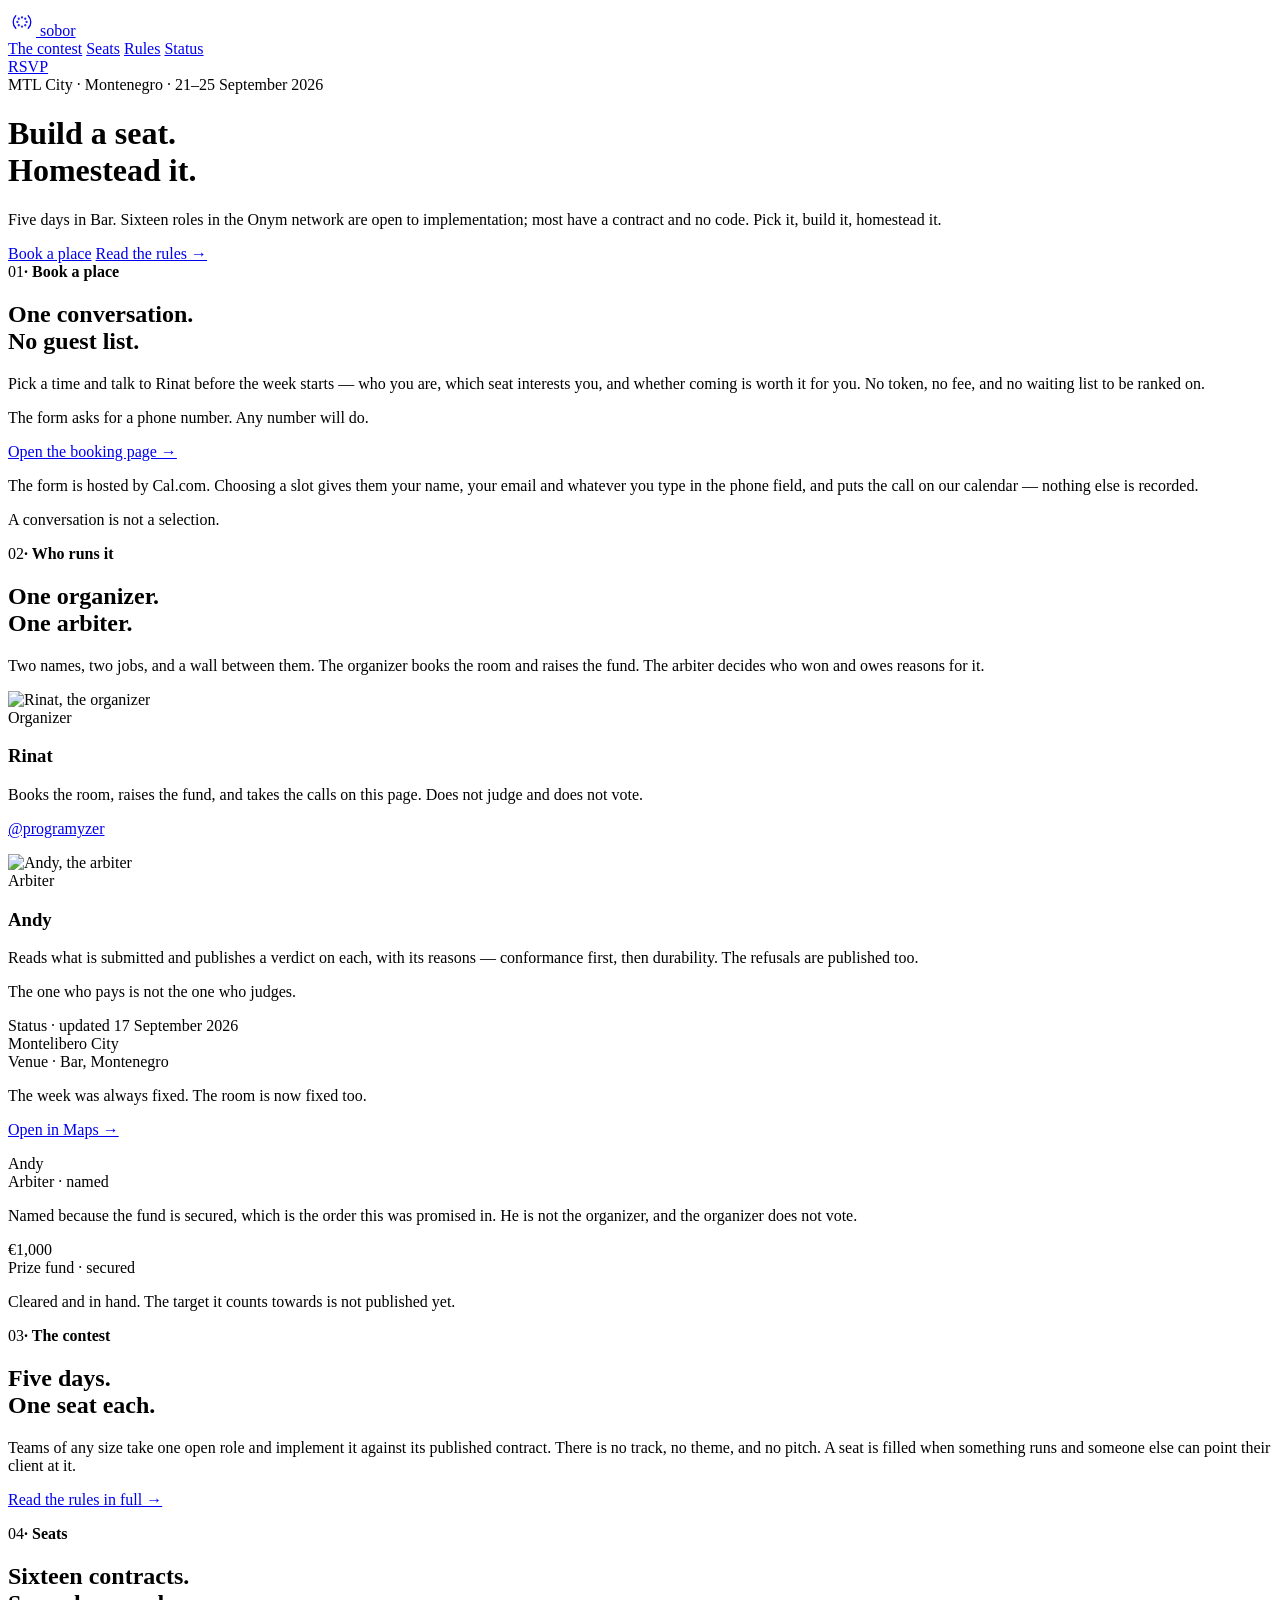
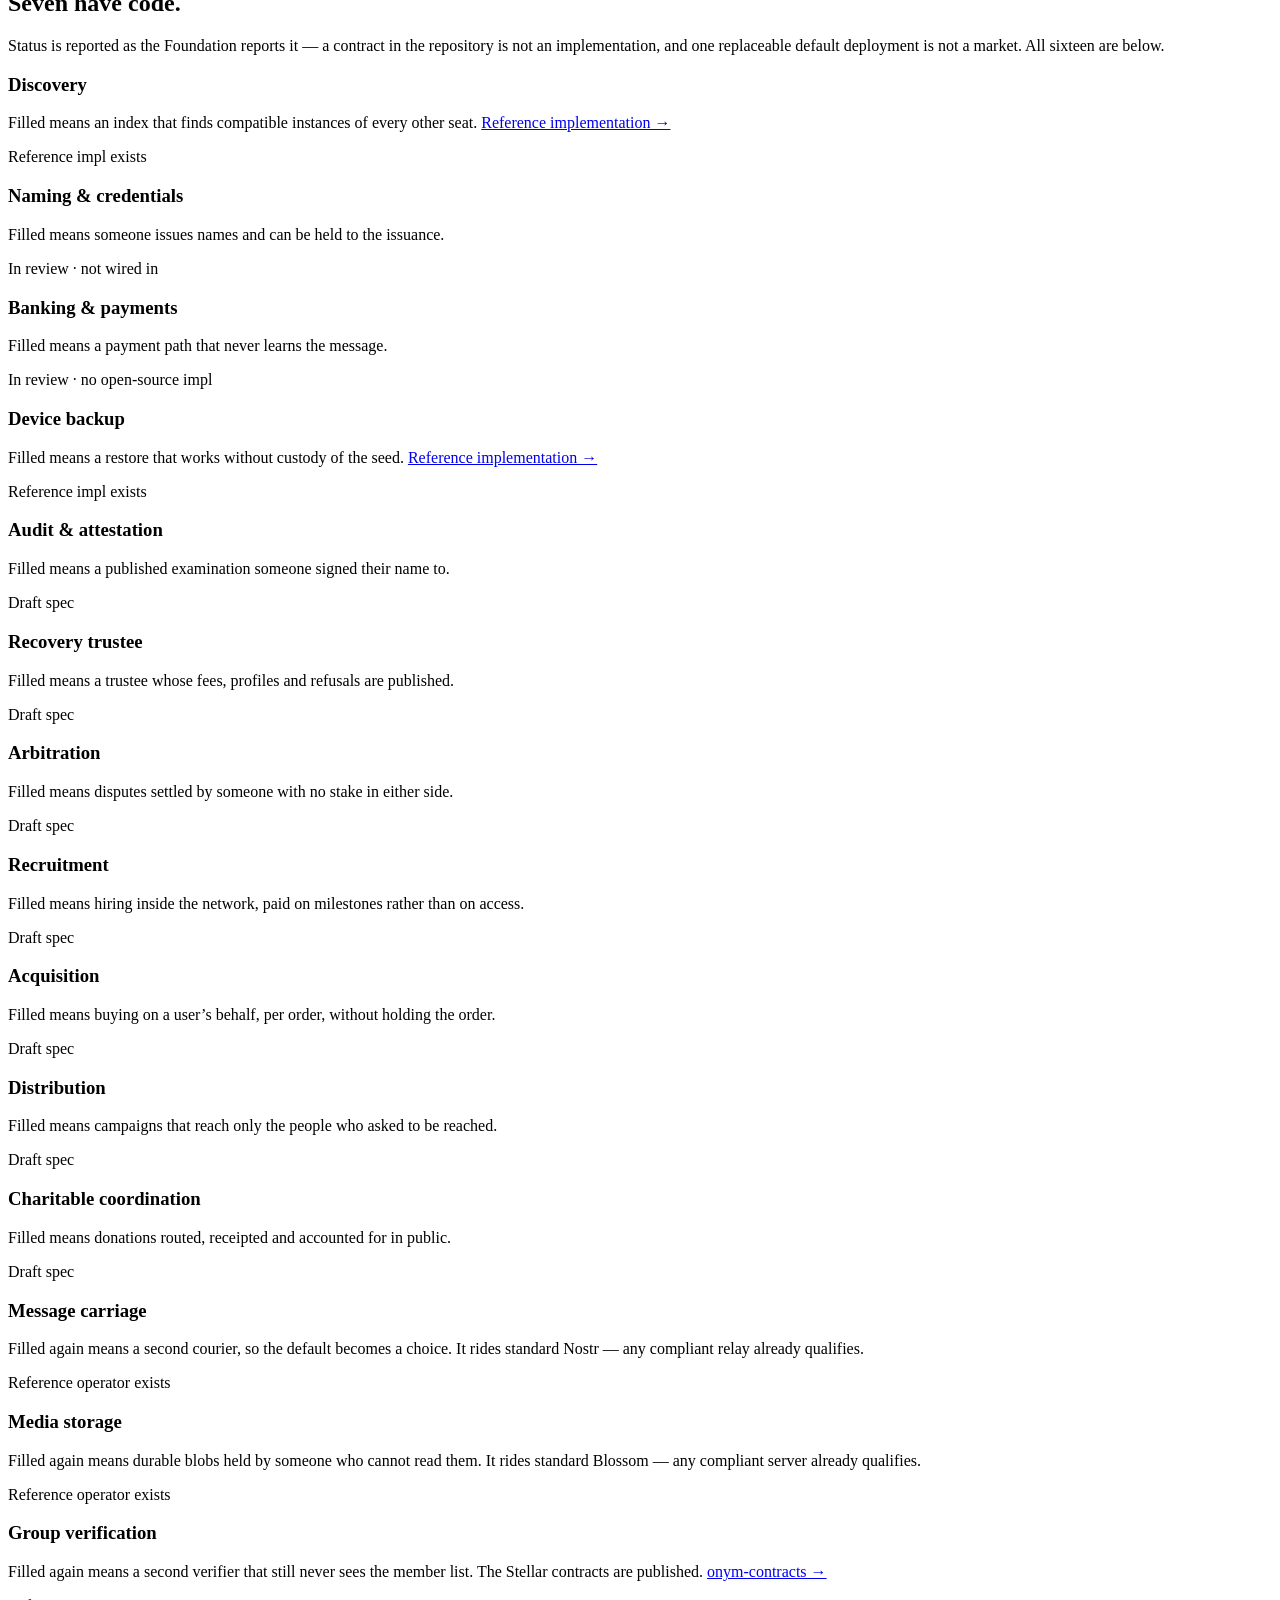
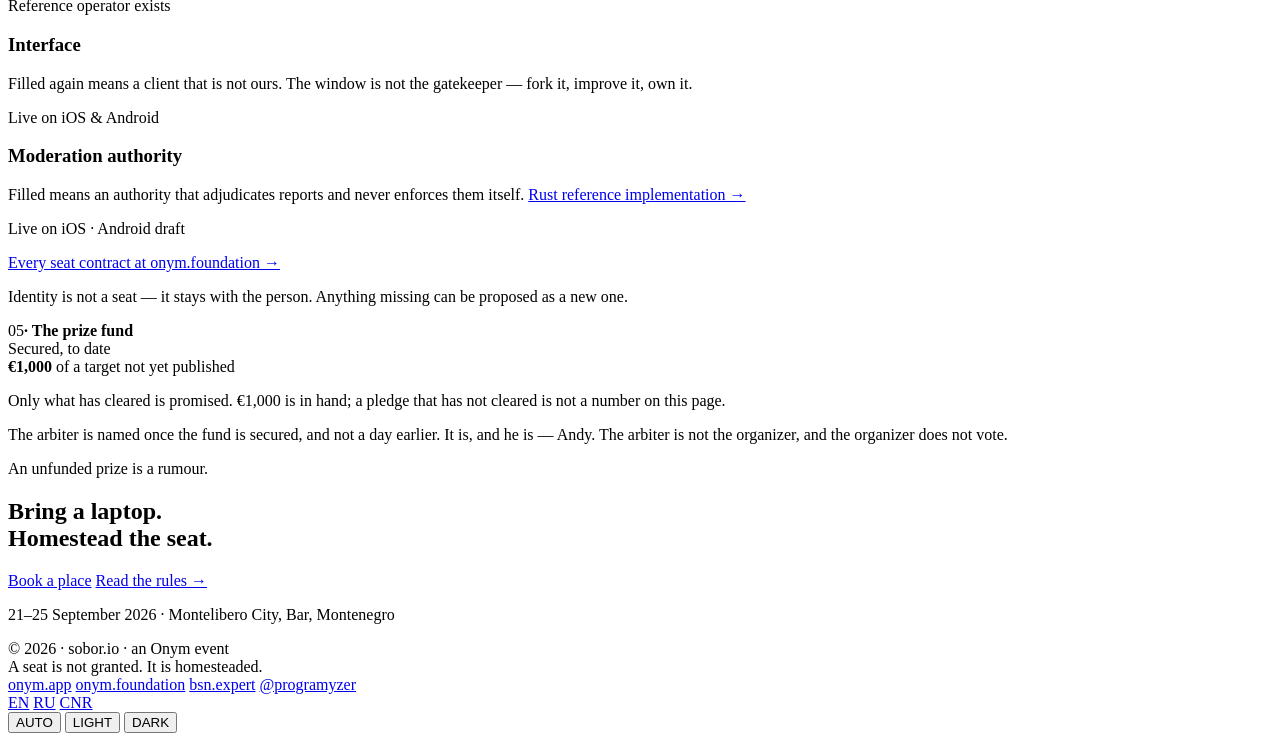
==== commit b1d2193a: "Put the team under the calendar; let the venue and the prize carry weight The status band said "Mont" ====
--- a/public/index.html
+++ b/public/index.html
@@ -96,23 +96,53 @@
     </div>
   </section>
 
+  <section class="band" id="people">
+    <div class="wrap">
+      <div class="eyebrow"><span>02</span><b>· Who runs it</b></div>
+      <h2>One organizer.<br>One arbiter.</h2>
+      <p class="section-lede">Two names, two jobs, and a wall between them. The organizer books the room and raises the fund. The arbiter decides who won and owes reasons for it.</p>
+      <div class="people-grid">
+        <div class="person">
+          <img class="portrait" src="/assets/rinat.jpg" width="480" height="480"
+               alt="Rinat, the organizer" loading="lazy" decoding="async">
+          <div class="person-role">Organizer</div>
+          <h3>Rinat</h3>
+          <p>Books the room, raises the fund, and takes the calls on this page. Does not judge and does not vote.</p>
+          <p class="person-contact"><a href="https://t.me/programyzer" rel="me">@programyzer</a></p>
+        </div>
+        <div class="person">
+          <img class="portrait" src="/assets/andy.jpg" width="423" height="423"
+               alt="Andy, the arbiter" loading="lazy" decoding="async">
+          <div class="person-role">Arbiter</div>
+          <h3>Andy</h3>
+          <p>Reads what is submitted and publishes a verdict on each, with its reasons — conformance first, then durability. The refusals are published too.</p>
+        </div>
+      </div>
+      <p class="aph">The one who pays is not the one who judges.</p>
+    </div>
+  </section>
+
   <!-- The three questions that were open. A state flips in STATUS_STATE above and the
        paragraph gets rewritten in content/i18n.json. Do not soften these. -->
   <section class="status" id="status">
     <div class="wrap">
       <div class="status-stamp">Status · updated 17 September 2026</div>
       <div class="status-grid">
-        <div>
-          <span class="tag settled">Venue — Montelibero City</span>
-          <p>The week was always fixed. The room is now fixed too: Montelibero City, Bar. <a href="https://www.google.com/maps/place/Montelibero-City/@42.0326317,19.1635781,17z/data=!3m1!4b1!4m6!3m5!1s0x134e7345408cff31:0x4c5d231719f81f5e!8m2!3d42.0326317!4d19.166153">Open in Maps →</a></p>
-        </div>
-        <div>
-          <span class="tag settled">Arbiter — Andy</span>
-          <p>The fund is secured, so the arbiter is named, exactly as promised. He is not the organizer, and the organizer does not vote.</p>
-        </div>
-        <div>
-          <span class="tag settled">Prize fund — €1,000 secured</span>
-          <p>€1,000 has cleared and is in hand. The target it counts towards is not published yet.</p>
+        <div class="fact">
+          <div class="fact-value">Montelibero City</div>
+          <div class="fact-label"><i class="dot settled"></i>Venue · Bar, Montenegro</div>
+          <p>The week was always fixed. The room is now fixed too.</p>
+          <p class="fact-link"><a href="https://www.google.com/maps/place/Montelibero-City/@42.0326317,19.1635781,17z/data=!3m1!4b1!4m6!3m5!1s0x134e7345408cff31:0x4c5d231719f81f5e!8m2!3d42.0326317!4d19.166153">Open in Maps →</a></p>
+        </div>
+        <div class="fact">
+          <div class="fact-value">Andy</div>
+          <div class="fact-label"><i class="dot settled"></i>Arbiter · named</div>
+          <p>Named because the fund is secured, which is the order this was promised in. He is not the organizer, and the organizer does not vote.</p>
+        </div>
+        <div class="fact fact-warm">
+          <div class="fact-value">€1,000</div>
+          <div class="fact-label"><i class="dot settled"></i>Prize fund · secured</div>
+          <p>Cleared and in hand. The target it counts towards is not published yet.</p>
         </div>
       </div>
     </div>
@@ -120,7 +150,7 @@
 
   <section class="band" id="contest">
     <div class="wrap">
-      <div class="eyebrow"><span>02</span><b>· The contest</b></div>
+      <div class="eyebrow"><span>03</span><b>· The contest</b></div>
       <h2>Five days.<br>One seat each.</h2>
       <p class="section-lede">Teams of any size take one open role and implement it against its published contract. There is no track, no theme, and no pitch. A seat is filled when something runs and someone else can point their client at it.</p>
       <p class="after-grid" id="rules"><a href="#rules">Read the rules in full →</a></p>
@@ -129,7 +159,7 @@
 
   <section class="band" id="seats">
     <div class="wrap">
-      <div class="eyebrow"><span>03</span><b>· Seats</b></div>
+      <div class="eyebrow"><span>04</span><b>· Seats</b></div>
       <h2>Sixteen contracts.<br>Seven have code.</h2>
       <p class="section-lede">Status is reported as the Foundation reports it — a contract in the repository is not an implementation, and one replaceable default deployment is not a market. All sixteen are below.</p>
       <div class="grid-4 seats-grid">
@@ -222,7 +252,7 @@
 
   <section class="band">
     <div class="wrap">
-      <div class="eyebrow"><span>04</span><b>· The prize fund</b></div>
+      <div class="eyebrow"><span>05</span><b>· The prize fund</b></div>
       <div class="fund">
         <div class="fund-label">Secured, to date</div>
         <!-- The figure is content/i18n.json fund.amount. The meter beneath it only
@@ -237,32 +267,6 @@
         </div>
         <p class="aph">An unfunded prize is a rumour.</p>
       </div>
-    </div>
-  </section>
-
-  <section class="band" id="people">
-    <div class="wrap">
-      <div class="eyebrow"><span>05</span><b>· Who runs it</b></div>
-      <h2>One organizer.<br>One arbiter.</h2>
-      <p class="section-lede">Two names, two jobs, and a wall between them. The organizer books the room and raises the fund. The arbiter decides who won and owes reasons for it.</p>
-      <div class="people-grid">
-        <div class="card person">
-          <img class="portrait" src="/assets/rinat.jpg" width="480" height="480"
-               alt="Rinat, the organizer" loading="lazy" decoding="async">
-          <div class="person-role">Organizer</div>
-          <h3>Rinat</h3>
-          <p>Books the room, raises the fund, and takes the calls on this page. Does not judge and does not vote.</p>
-          <p class="person-contact"><a href="https://t.me/programyzer" rel="me">@programyzer</a></p>
-        </div>
-        <div class="card person">
-          <img class="portrait" src="/assets/andy.jpg" width="423" height="423"
-               alt="Andy, the arbiter" loading="lazy" decoding="async">
-          <div class="person-role">Arbiter</div>
-          <h3>Andy</h3>
-          <p>Reads what is submitted and publishes a verdict on each, with its reasons — conformance first, then durability. The refusals are published too.</p>
-        </div>
-      </div>
-      <p class="aph">The one who pays is not the one who judges.</p>
     </div>
   </section>
 
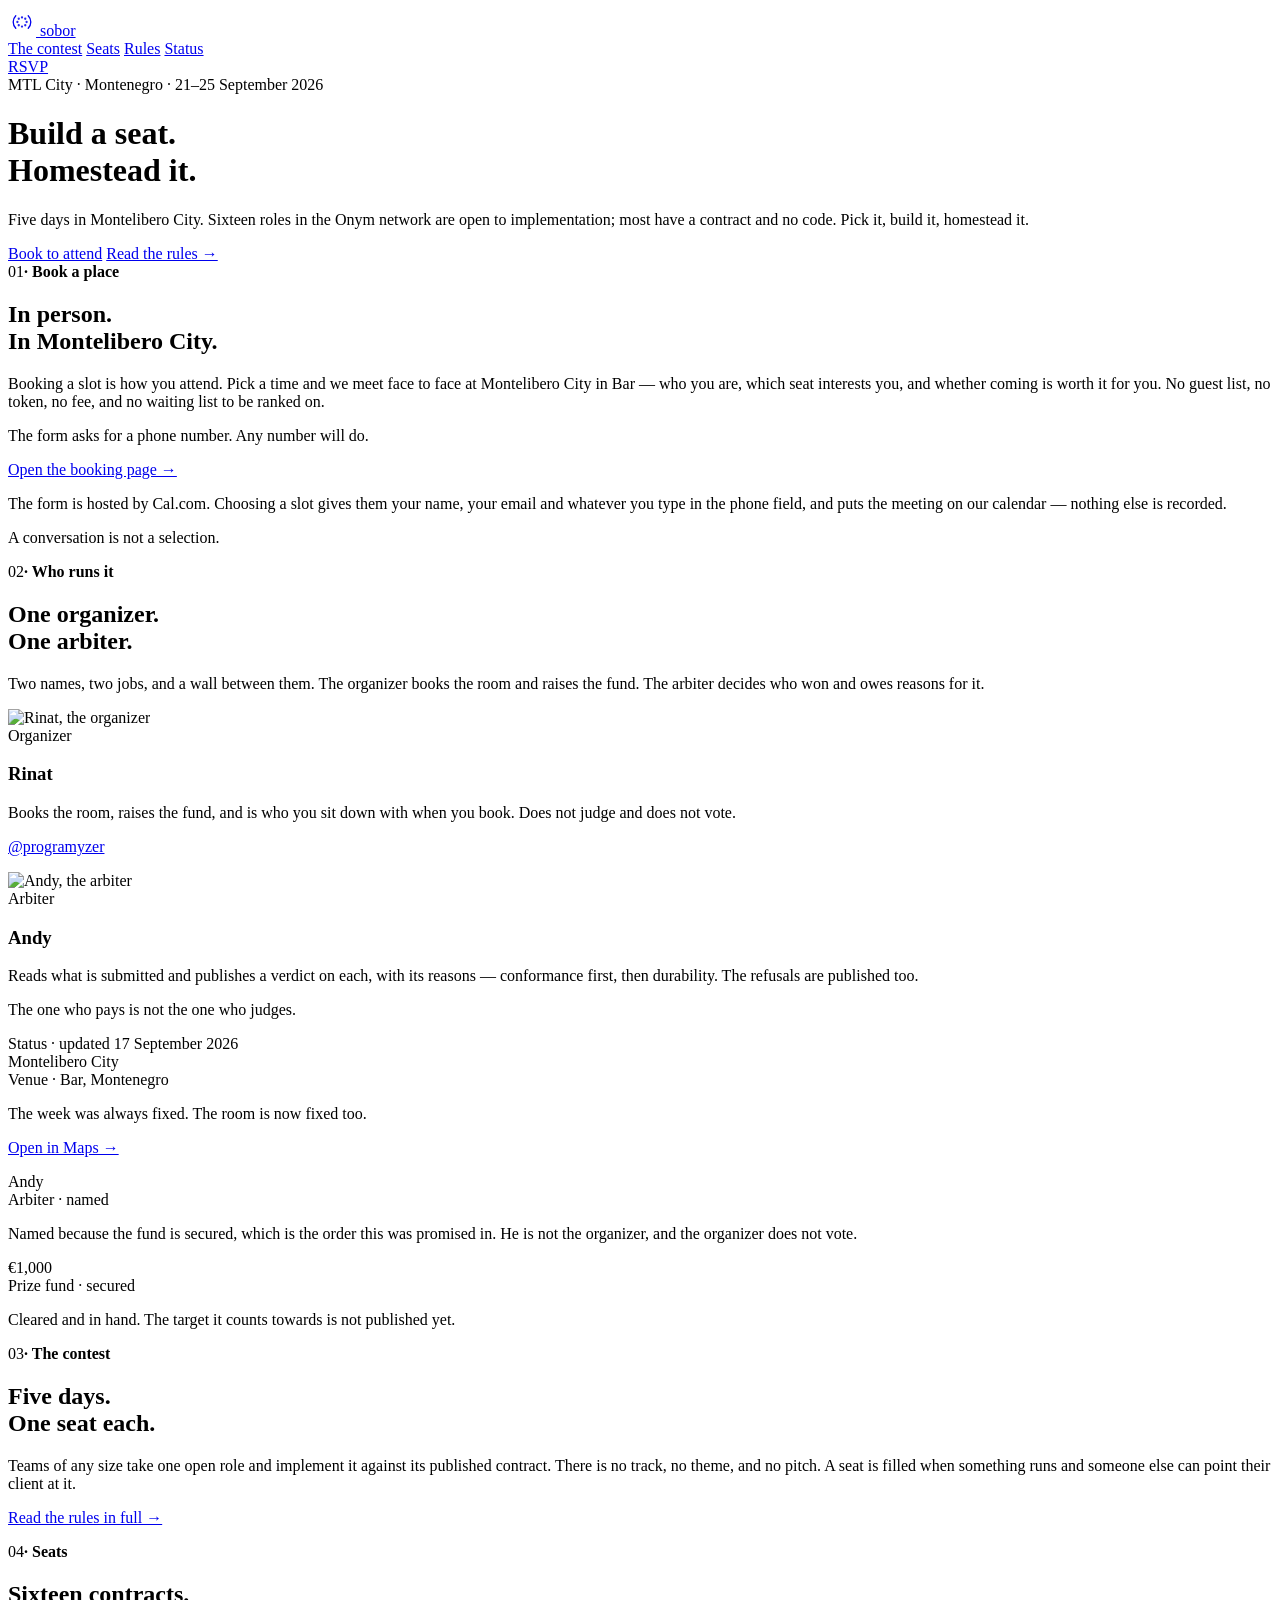
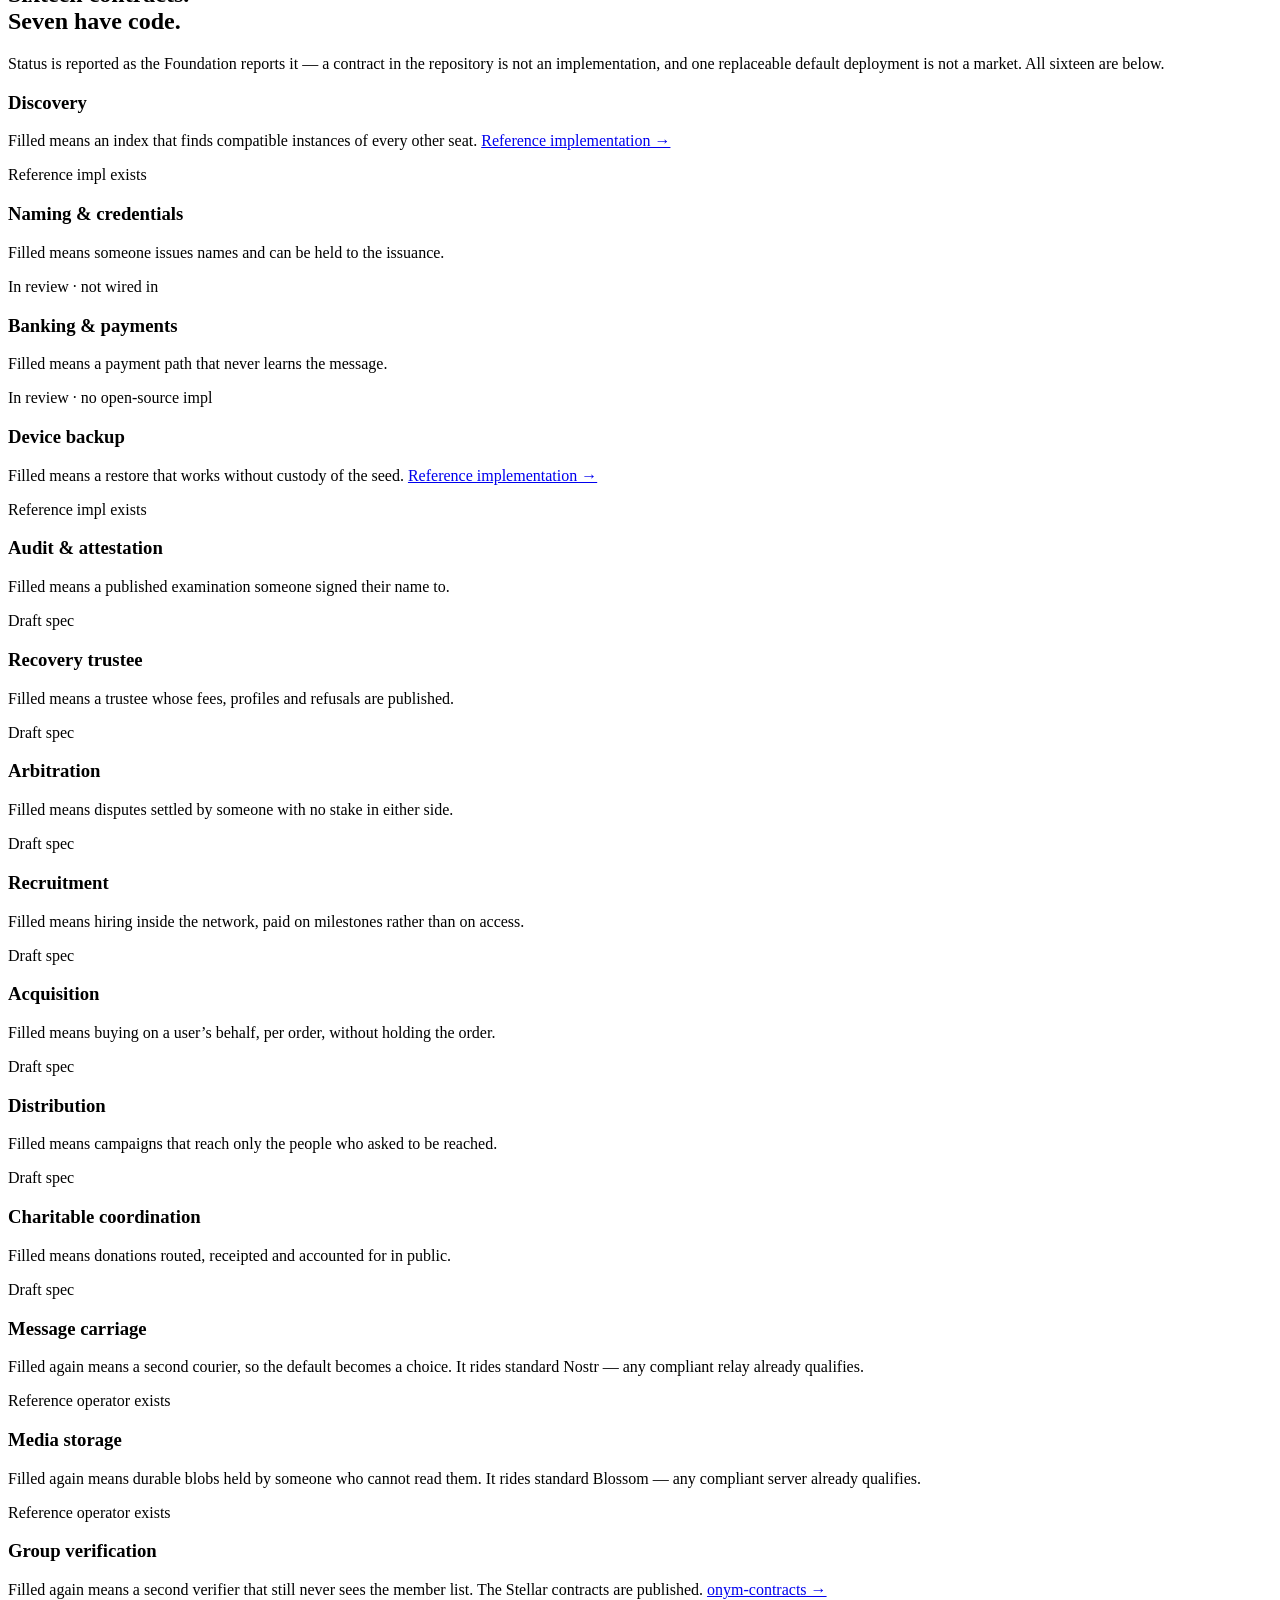
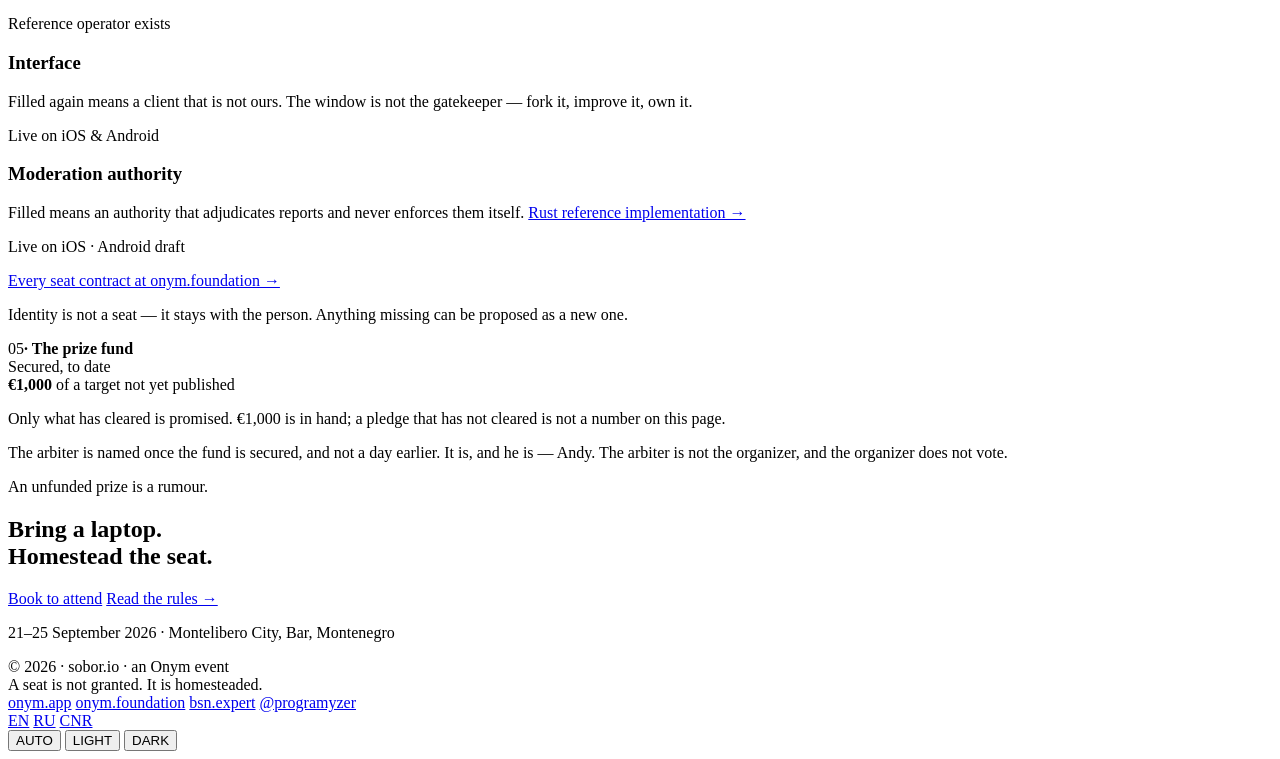
==== commit baf39dff: "Name the venue everywhere, and say the meeting is face to face "Five days in Bar" named the town; th" ====
--- a/public/index.html
+++ b/public/index.html
@@ -4,7 +4,7 @@
 <meta charset="utf-8"/>
 <meta name="viewport" content="width=device-width,initial-scale=1"/>
 <title>sobor — Build a seat. Homestead it.</title>
-<meta name="description" content="A five-day contest in Bar, Montenegro, 21–25 September 2026. Sixteen roles in the Onym network are open to implementation. Build one, run it, keep it."/>
+<meta name="description" content="A five-day contest at Montelibero City in Bar, Montenegro, 21–25 September 2026. Sixteen roles in the Onym network are open to implementation. Build one, run it, keep it."/>
 <meta name="theme-color" content="#0e0e10" media="(prefers-color-scheme: dark)"/>
 <meta name="theme-color" content="#f5f5f7" media="(prefers-color-scheme: light)"/>
 <link rel="canonical" href="https://sobor.io/"/>
@@ -18,7 +18,7 @@
 <meta property="og:site_name" content="sobor"/>
 <meta property="og:locale" content="en"/>
 <meta property="og:title" content="sobor — Build a seat. Homestead it."/>
-<meta property="og:description" content="Five days in Bar. Sixteen roles in the Onym network are open to implementation; most have a contract and no code."/>
+<meta property="og:description" content="Five days in Montelibero City. Sixteen roles in the Onym network are open to implementation; most have a contract and no code."/>
 <meta property="og:image" content="https://sobor.io/og.png"/>
 <meta property="og:image:type" content="image/png"/>
 <meta property="og:image:width" content="1200"/>
@@ -70,9 +70,9 @@
     <div class="hero-eyebrow">MTL City · Montenegro · 21–25 September 2026</div>
     <h1>Build a seat.<br>Homestead it.</h1>
     <div class="hero-copy">
-      <p>Five days in Bar. Sixteen roles in the Onym network are open to implementation; most have a contract and no code. Pick it, build it, homestead it.</p>
+      <p>Five days in Montelibero City. Sixteen roles in the Onym network are open to implementation; most have a contract and no code. Pick it, build it, homestead it.</p>
       <div class="hero-actions">
-        <a class="btn btn-primary" href="#book">Book a place</a>
+        <a class="btn btn-primary" href="#book">Book to attend</a>
         <a href="#rules">Read the rules →</a>
       </div>
     </div>
@@ -81,8 +81,8 @@
   <section class="band" id="book">
     <div class="wrap">
       <div class="eyebrow"><span>01</span><b>· Book a place</b></div>
-      <h2>One conversation.<br>No guest list.</h2>
-      <p class="section-lede">Pick a time and talk to Rinat before the week starts — who you are, which seat interests you, and whether coming is worth it for you. No token, no fee, and no waiting list to be ranked on.</p>
+      <h2>In person.<br>In Montelibero City.</h2>
+      <p class="section-lede">Booking a slot is how you attend. Pick a time and we meet face to face at Montelibero City in Bar — who you are, which seat interests you, and whether coming is worth it for you. No guest list, no token, no fee, and no waiting list to be ranked on.</p>
       <!-- assets/cal.js mounts the Cal.com inline embed here and reads the event off
            these data attributes, so content/build.py stays the only place the link is
            written. The link underneath is not a fallback that JS removes: it stays, so
@@ -91,7 +91,7 @@
            data-cal-link="enikeev/sobor" data-cal-namespace="sobor"></div>
       <p class="after-grid">The form asks for a phone number. Any number will do.</p>
       <p class="after-grid"><a href="https://cal.com/enikeev/sobor">Open the booking page →</a></p>
-      <p class="after-grid">The form is hosted by Cal.com. Choosing a slot gives them your name, your email and whatever you type in the phone field, and puts the call on our calendar — nothing else is recorded.</p>
+      <p class="after-grid">The form is hosted by Cal.com. Choosing a slot gives them your name, your email and whatever you type in the phone field, and puts the meeting on our calendar — nothing else is recorded.</p>
       <p class="aph book-aph">A conversation is not a selection.</p>
     </div>
   </section>
@@ -105,17 +105,21 @@
         <div class="person">
           <img class="portrait" src="/assets/rinat.jpg" width="480" height="480"
                alt="Rinat, the organizer" loading="lazy" decoding="async">
-          <div class="person-role">Organizer</div>
-          <h3>Rinat</h3>
-          <p>Books the room, raises the fund, and takes the calls on this page. Does not judge and does not vote.</p>
-          <p class="person-contact"><a href="https://t.me/programyzer" rel="me">@programyzer</a></p>
+          <div>
+            <div class="person-role">Organizer</div>
+            <h3>Rinat</h3>
+            <p>Books the room, raises the fund, and is who you sit down with when you book. Does not judge and does not vote.</p>
+            <p class="person-contact"><a href="https://t.me/programyzer" rel="me">@programyzer</a></p>
+          </div>
         </div>
         <div class="person">
           <img class="portrait" src="/assets/andy.jpg" width="423" height="423"
                alt="Andy, the arbiter" loading="lazy" decoding="async">
-          <div class="person-role">Arbiter</div>
-          <h3>Andy</h3>
-          <p>Reads what is submitted and publishes a verdict on each, with its reasons — conformance first, then durability. The refusals are published too.</p>
+          <div>
+            <div class="person-role">Arbiter</div>
+            <h3>Andy</h3>
+            <p>Reads what is submitted and publishes a verdict on each, with its reasons — conformance first, then durability. The refusals are published too.</p>
+          </div>
         </div>
       </div>
       <p class="aph">The one who pays is not the one who judges.</p>
@@ -274,7 +278,7 @@
     <div>
       <h2>Bring a laptop.<br>Homestead the seat.</h2>
       <div class="closing-actions">
-        <a class="btn btn-primary" href="#book">Book a place</a>
+        <a class="btn btn-primary" href="#book">Book to attend</a>
         <a href="#rules">Read the rules →</a>
       </div>
       <p class="when">21–25 September 2026 · Montelibero City, Bar, Montenegro</p>
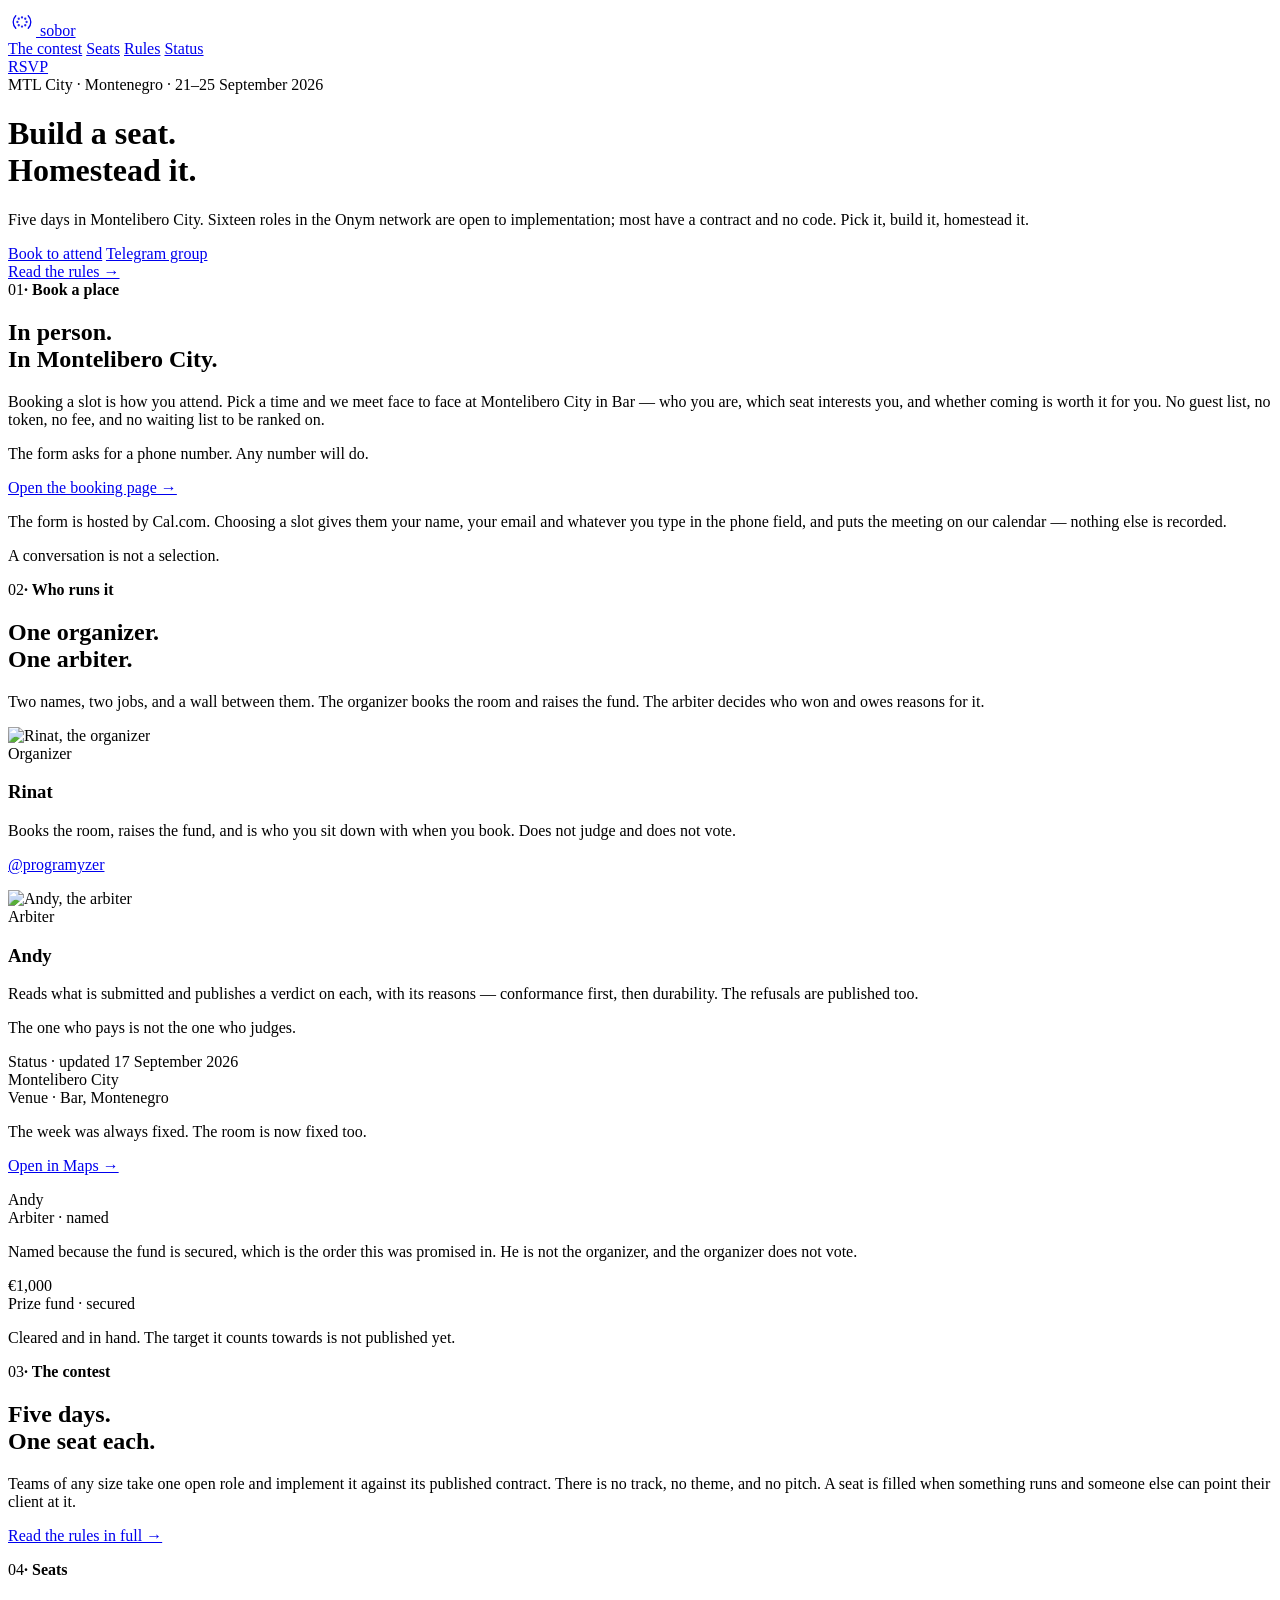
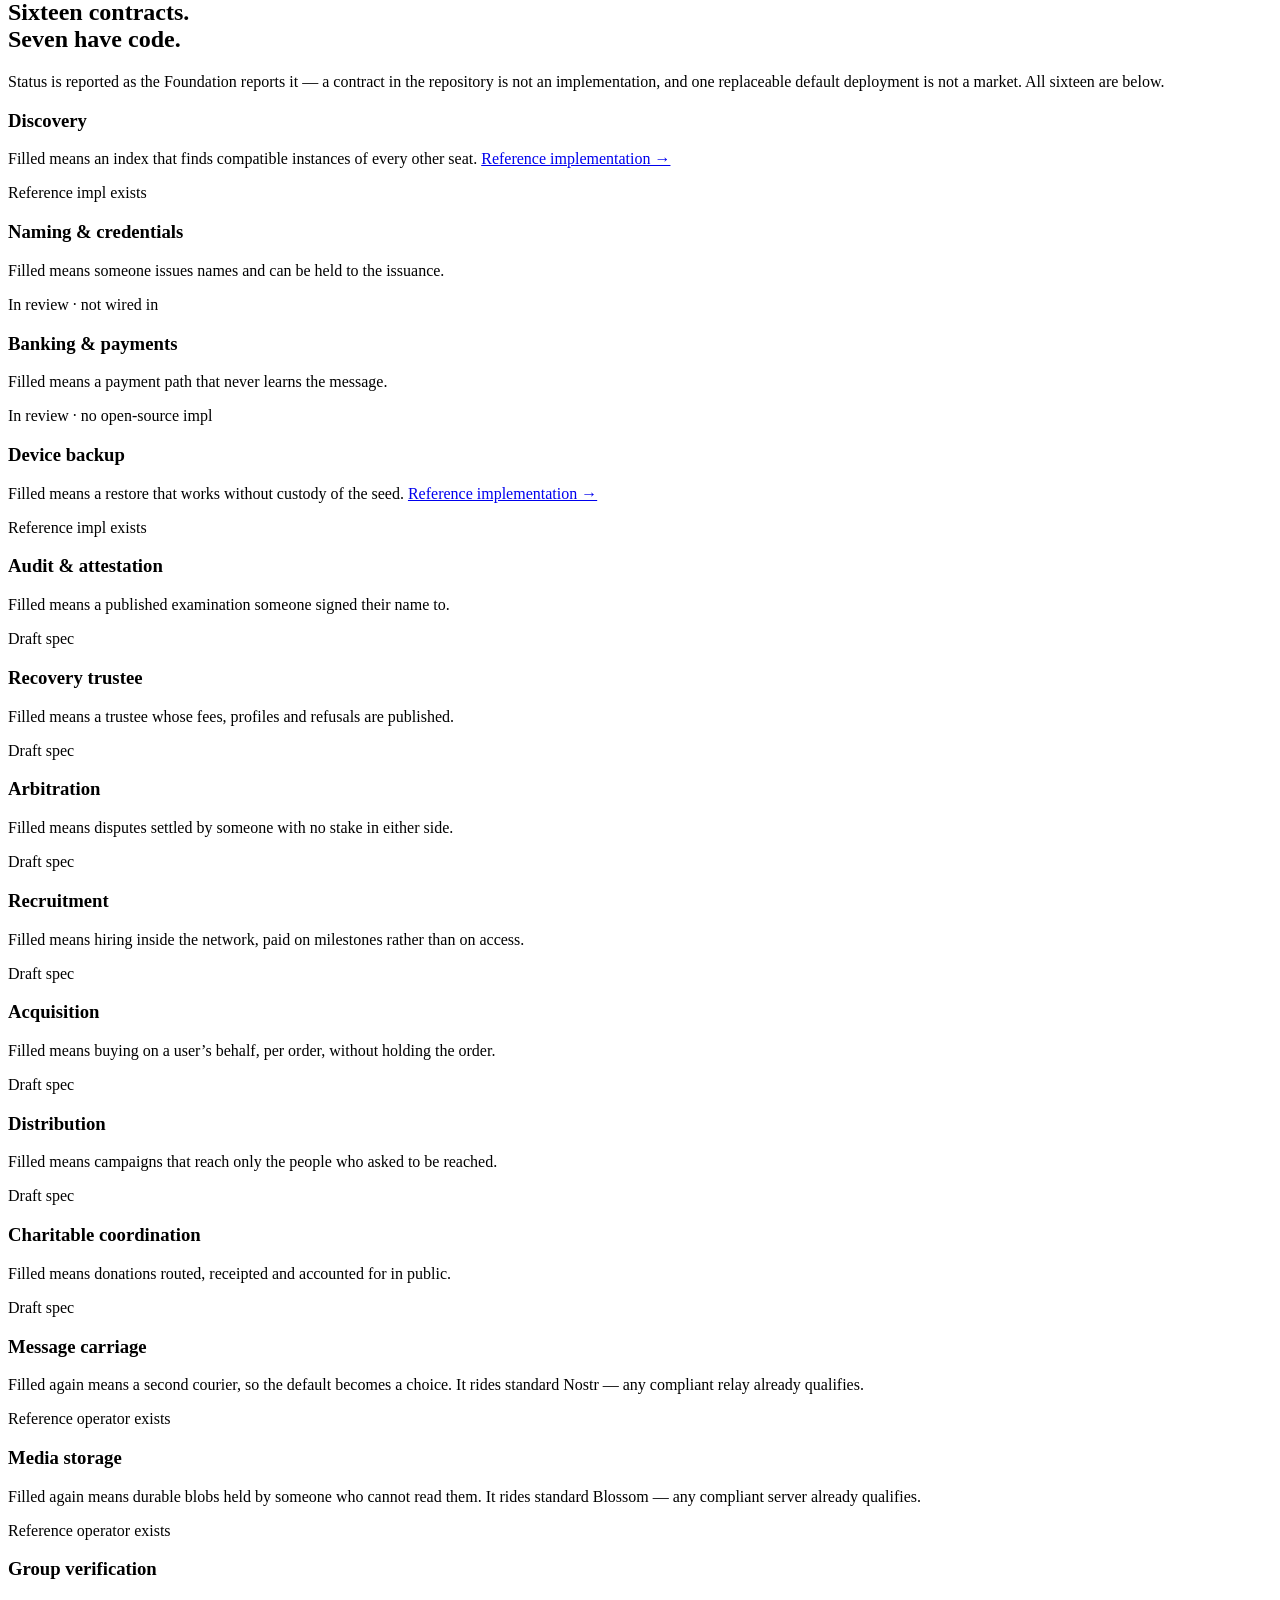
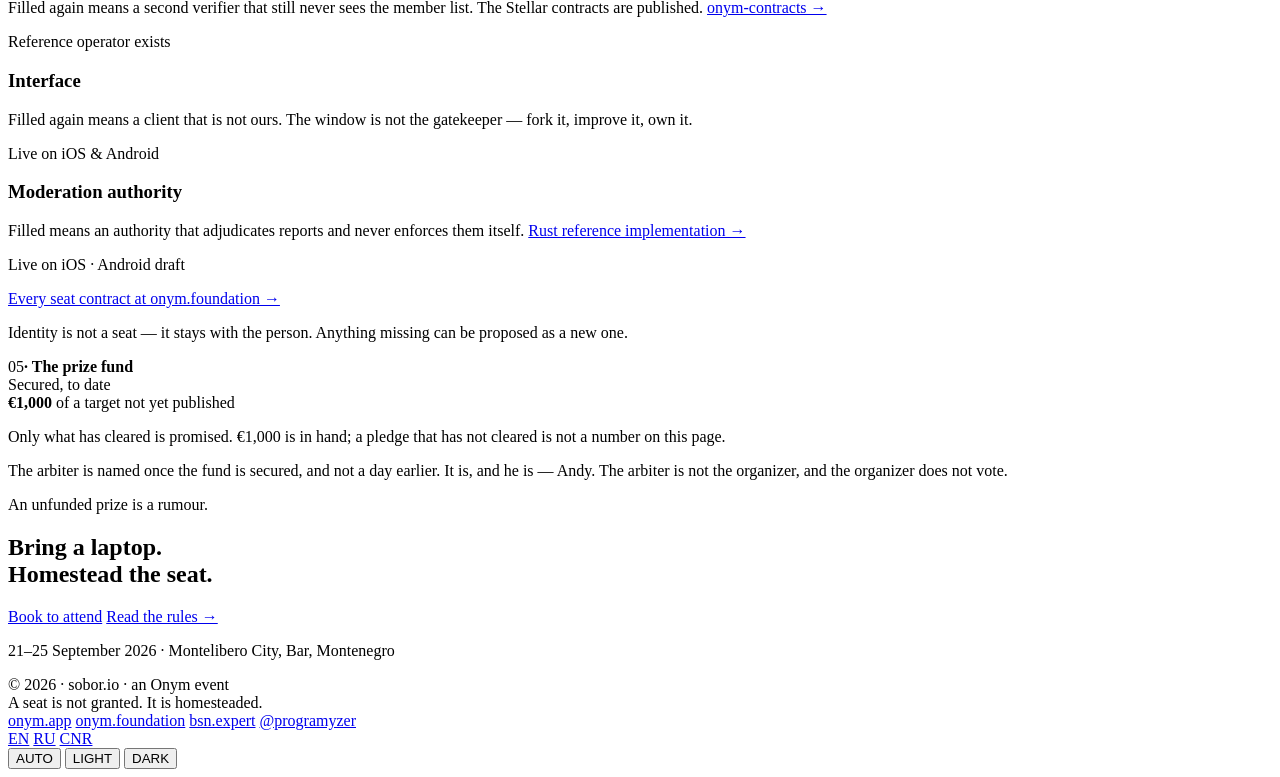
==== commit e817c4a7: "Put the Telegram group beside the hero CTA t.me/onymsobor, as a second button next to "Book to atten" ====
--- a/public/index.html
+++ b/public/index.html
@@ -72,7 +72,10 @@
     <div class="hero-copy">
       <p>Five days in Montelibero City. Sixteen roles in the Onym network are open to implementation; most have a contract and no code. Pick it, build it, homestead it.</p>
       <div class="hero-actions">
-        <a class="btn btn-primary" href="#book">Book to attend</a>
+        <div class="hero-buttons">
+          <a class="btn btn-primary" href="#book">Book to attend</a>
+          <a class="btn btn-secondary" href="https://t.me/onymsobor">Telegram group</a>
+        </div>
         <a href="#rules">Read the rules →</a>
       </div>
     </div>
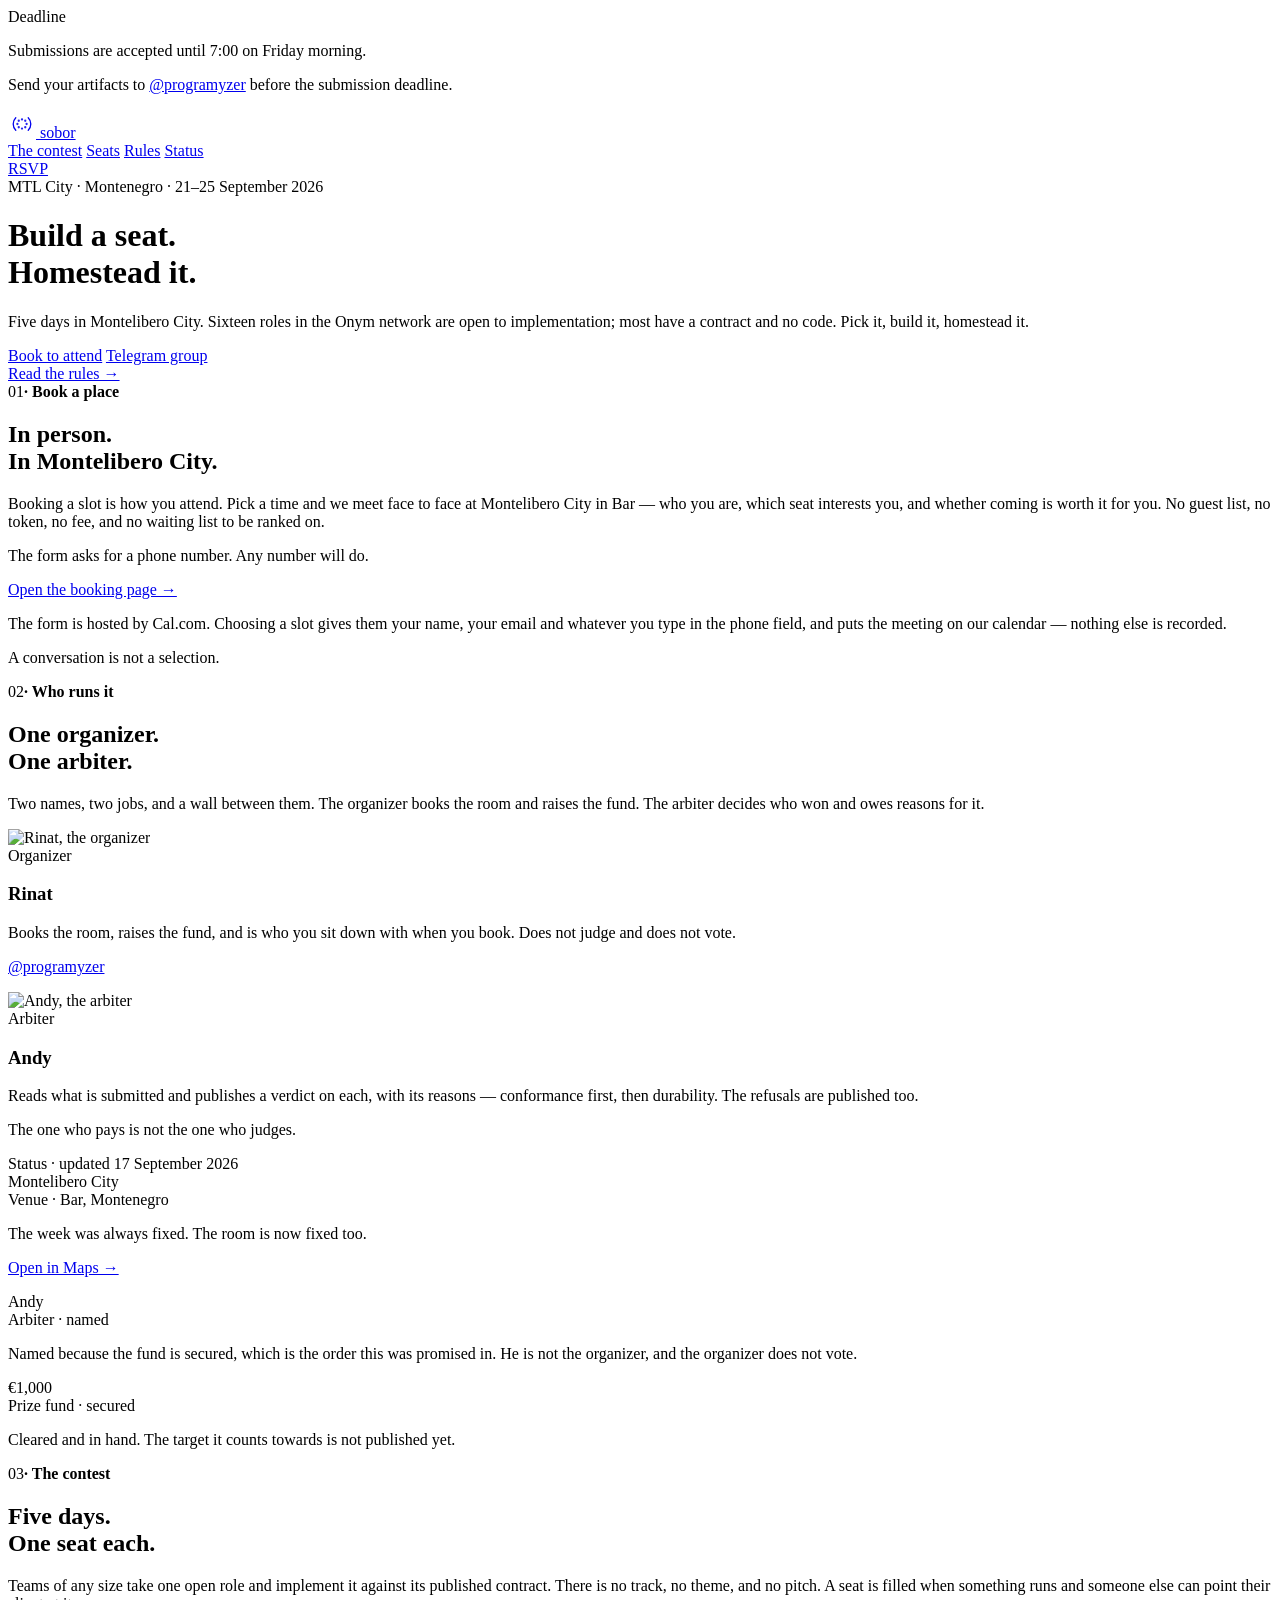
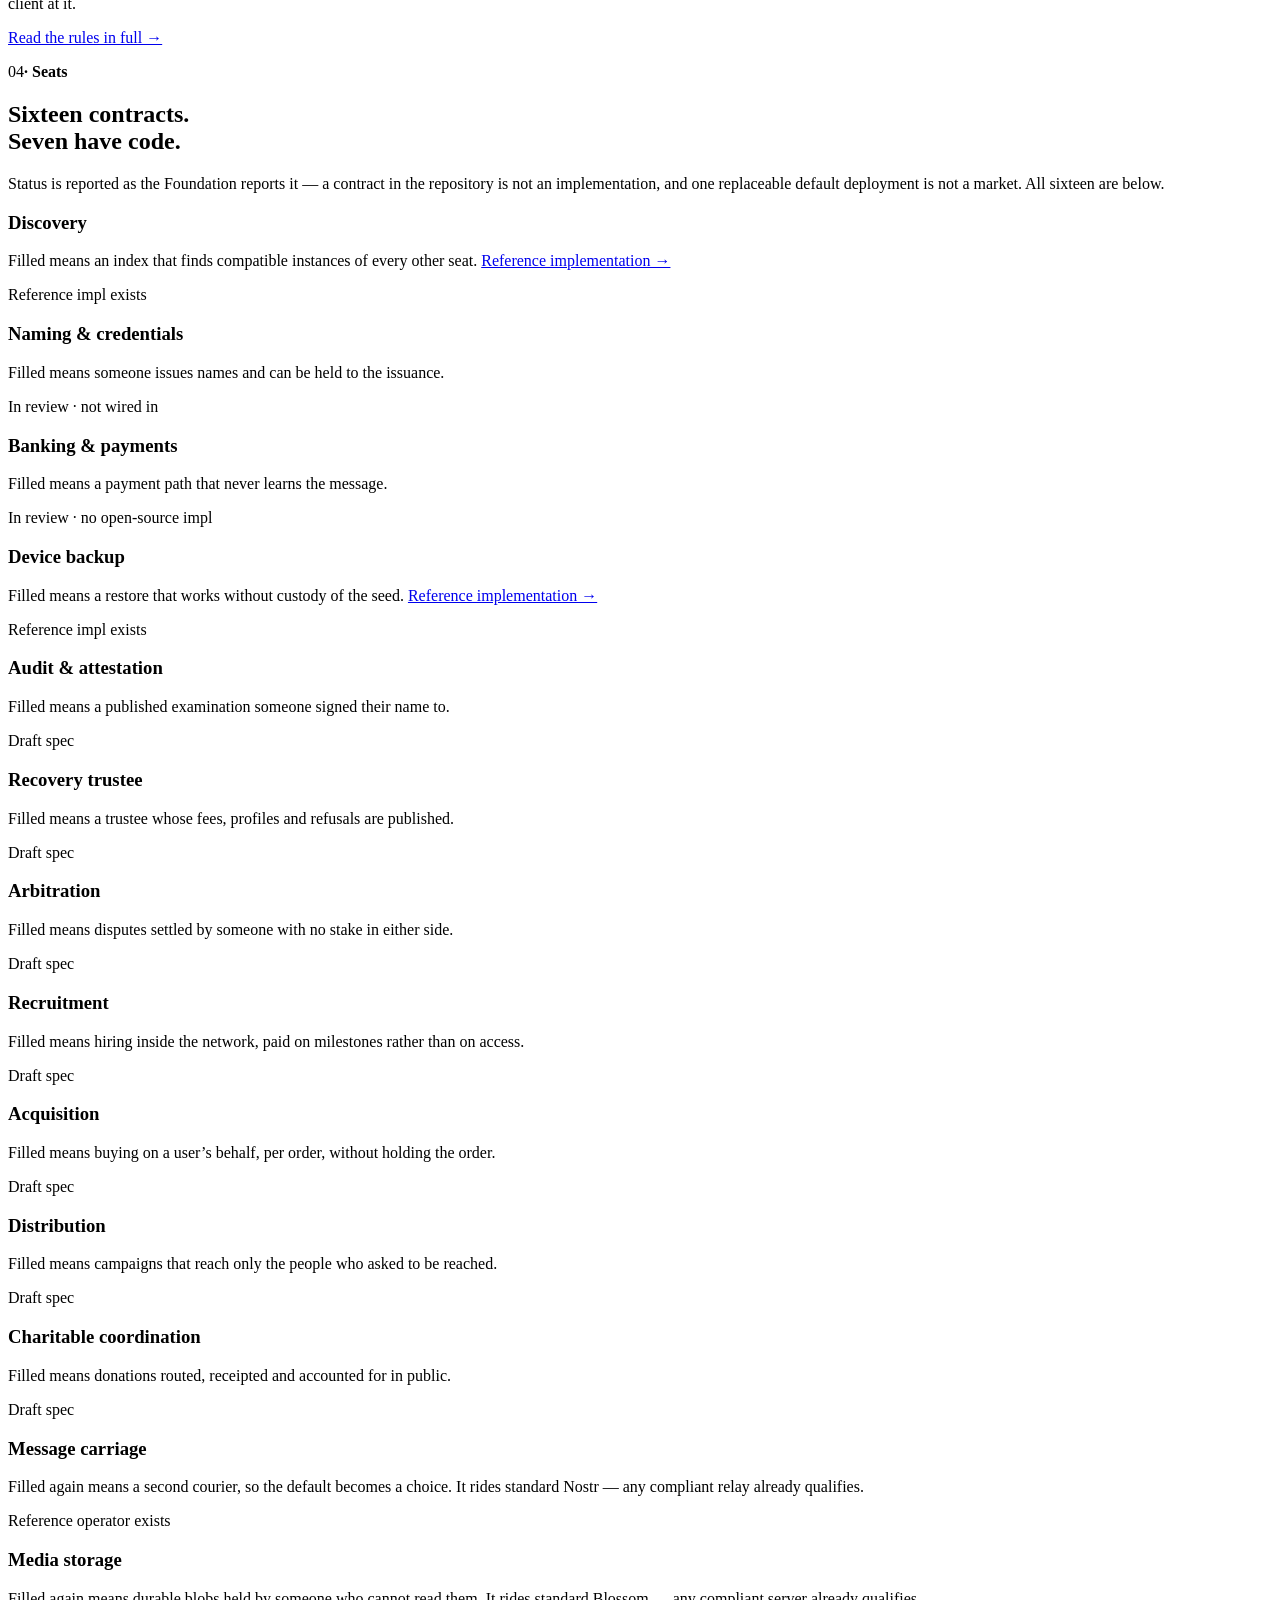
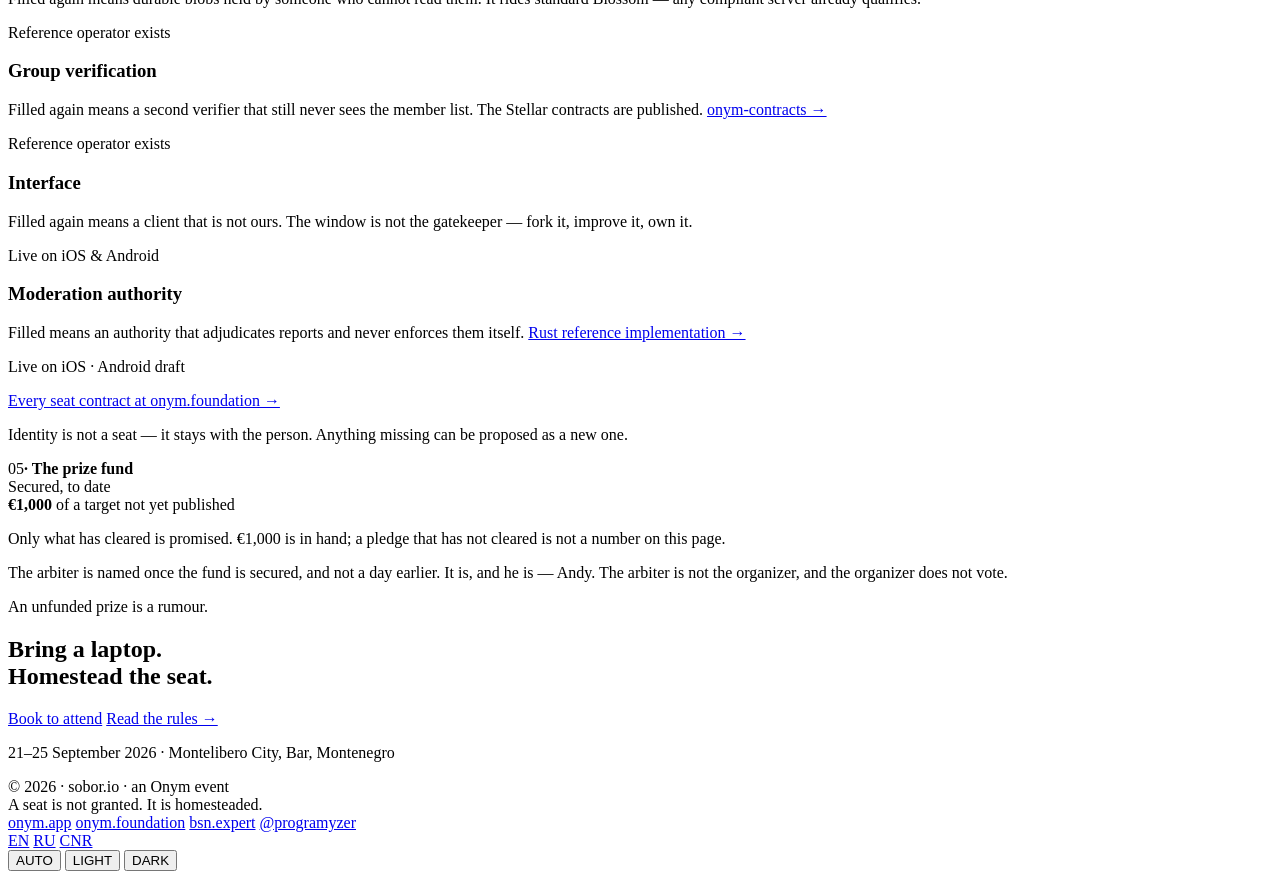
==== commit 6b33d3d5: "Put the submission deadline above everything The strip sits above the sticky nav, so it is read firs" ====
--- a/public/index.html
+++ b/public/index.html
@@ -36,6 +36,18 @@
 </head>
 <body>
 
+<!-- The submission deadline. Above the nav and not sticky: it is the first thing
+     read, not a thing that follows you down the page. -->
+<div class="notice">
+  <div class="wrap">
+    <div class="notice-label">Deadline</div>
+    <div class="notice-body">
+      <p>Submissions are accepted until 7:00 on Friday morning.</p>
+      <p>Send your artifacts to <a href="https://t.me/programyzer" rel="me">@programyzer</a> before the submission deadline.</p>
+    </div>
+  </div>
+</div>
+
 <header class="nav">
   <div class="wrap">
     <a class="brand" href="/" aria-label="sobor home">
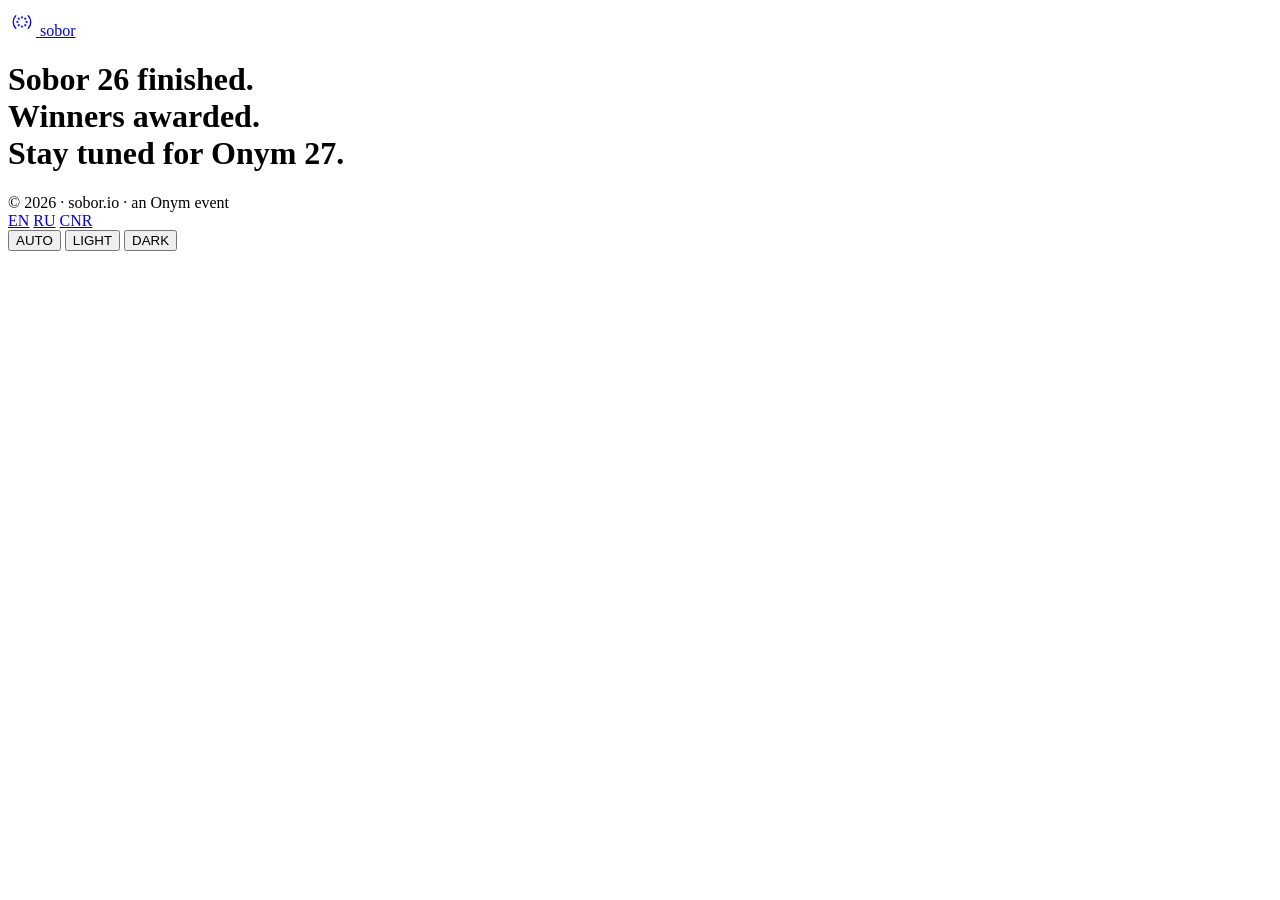
==== commit 87aeb494: "Cut the site down to one screen: Sobor 26 is over The contest ran 21-25 September and the winners we" ====
--- a/public/index.html
+++ b/public/index.html
@@ -3,8 +3,8 @@
 <head>
 <meta charset="utf-8"/>
 <meta name="viewport" content="width=device-width,initial-scale=1"/>
-<title>sobor — Build a seat. Homestead it.</title>
-<meta name="description" content="A five-day contest at Montelibero City in Bar, Montenegro, 21–25 September 2026. Sixteen roles in the Onym network are open to implementation. Build one, run it, keep it."/>
+<title>sobor — Sobor 26 finished. Winners awarded.</title>
+<meta name="description" content="Sobor 26 finished. Winners awarded. Stay tuned for Onym 27."/>
 <meta name="theme-color" content="#0e0e10" media="(prefers-color-scheme: dark)"/>
 <meta name="theme-color" content="#f5f5f7" media="(prefers-color-scheme: light)"/>
 <link rel="canonical" href="https://sobor.io/"/>
@@ -17,13 +17,13 @@
 <meta property="og:url" content="https://sobor.io/"/>
 <meta property="og:site_name" content="sobor"/>
 <meta property="og:locale" content="en"/>
-<meta property="og:title" content="sobor — Build a seat. Homestead it."/>
-<meta property="og:description" content="Five days in Montelibero City. Sixteen roles in the Onym network are open to implementation; most have a contract and no code."/>
+<meta property="og:title" content="sobor — Sobor 26 finished. Winners awarded."/>
+<meta property="og:description" content="Sobor 26 finished. Winners awarded. Stay tuned for Onym 27."/>
 <meta property="og:image" content="https://sobor.io/og.png"/>
 <meta property="og:image:type" content="image/png"/>
 <meta property="og:image:width" content="1200"/>
 <meta property="og:image:height" content="630"/>
-<meta property="og:image:alt" content="Build a seat. Homestead it. — MTL City · Montenegro · 21–25 September 2026"/>
+<meta property="og:image:alt" content="Sobor 26 finished. Winners awarded. Stay tuned for Onym 27."/>
 <meta name="twitter:card" content="summary_large_image"/>
 <meta name="twitter:image" content="https://sobor.io/og.png"/>
 <link rel="icon" href="/favicon.ico" sizes="48x48"/>
@@ -36,22 +36,8 @@
 </head>
 <body>
 
-<!-- The submission deadline. Above the nav and not sticky: it is the first thing
-     read, not a thing that follows you down the page. -->
-<div class="notice">
-  <div class="wrap">
-    <div class="notice-label">Deadline</div>
-    <div class="notice-body">
-      <p>Submissions are accepted until 7:00 on Friday morning.</p>
-      <p>Send your artifacts to <a href="https://t.me/programyzer" rel="me">@programyzer</a> before the submission deadline.</p>
-    </div>
-  </div>
-</div>
-
-<header class="nav">
-  <div class="wrap">
-    <a class="brand" href="/" aria-label="sobor home">
-      <svg width="28" height="28" viewBox="0 0 28 28" aria-hidden="true">
+<a class="brand" href="/" aria-label="sobor home">
+  <svg width="28" height="28" viewBox="0 0 28 28" aria-hidden="true">
         <rect x=".5" y=".5" width="27" height="27" rx="6.2" fill="none" stroke="var(--on-hairline-strong)"></rect>
         <g transform="rotate(45 14 14)" fill="none" stroke="currentColor" stroke-width="1.3" stroke-linecap="round">
           <path d="M14 5.2A8.8 8.8 0 0 1 22.8 14"></path>
@@ -64,274 +50,27 @@
           <circle cx="14" cy="9.4" r="1.15"></circle><circle cx="17.25" cy="10.75" r="1.15"></circle>
         </g>
       </svg>
-      <span>sobor</span>
-    </a>
-    <nav class="nav-links">
-      <a href="#contest">The contest</a>
-      <a href="#seats">Seats</a>
-      <a href="#rules">Rules</a>
-      <a href="#status">Status</a>
-    </nav>
-    <div class="nav-cta"><a class="btn-pill" href="#book">RSVP</a></div>
-  </div>
-</header>
+  <span>sobor</span>
+</a>
 
 <main id="main">
-
-  <div class="hero">
-    <div class="hero-eyebrow">MTL City · Montenegro · 21–25 September 2026</div>
-    <h1>Build a seat.<br>Homestead it.</h1>
-    <div class="hero-copy">
-      <p>Five days in Montelibero City. Sixteen roles in the Onym network are open to implementation; most have a contract and no code. Pick it, build it, homestead it.</p>
-      <div class="hero-actions">
-        <div class="hero-buttons">
-          <a class="btn btn-primary" href="#book">Book to attend</a>
-          <a class="btn btn-secondary" href="https://t.me/onymsobor">Telegram group</a>
-        </div>
-        <a href="#rules">Read the rules →</a>
-      </div>
-    </div>
-  </div>
-
-  <section class="band" id="book">
-    <div class="wrap">
-      <div class="eyebrow"><span>01</span><b>· Book a place</b></div>
-      <h2>In person.<br>In Montelibero City.</h2>
-      <p class="section-lede">Booking a slot is how you attend. Pick a time and we meet face to face at Montelibero City in Bar — who you are, which seat interests you, and whether coming is worth it for you. No guest list, no token, no fee, and no waiting list to be ranked on.</p>
-      <!-- assets/cal.js mounts the Cal.com inline embed here and reads the event off
-           these data attributes, so content/build.py stays the only place the link is
-           written. The link underneath is not a fallback that JS removes: it stays, so
-           the booking page is reachable with the embed blocked or failing to load. -->
-      <div class="cal-mount" id="cal-mount"
-           data-cal-link="enikeev/sobor" data-cal-namespace="sobor"></div>
-      <p class="after-grid">The form asks for a phone number. Any number will do.</p>
-      <p class="after-grid"><a href="https://cal.com/enikeev/sobor">Open the booking page →</a></p>
-      <p class="after-grid">The form is hosted by Cal.com. Choosing a slot gives them your name, your email and whatever you type in the phone field, and puts the meeting on our calendar — nothing else is recorded.</p>
-      <p class="aph book-aph">A conversation is not a selection.</p>
-    </div>
-  </section>
-
-  <section class="band" id="people">
-    <div class="wrap">
-      <div class="eyebrow"><span>02</span><b>· Who runs it</b></div>
-      <h2>One organizer.<br>One arbiter.</h2>
-      <p class="section-lede">Two names, two jobs, and a wall between them. The organizer books the room and raises the fund. The arbiter decides who won and owes reasons for it.</p>
-      <div class="people-grid">
-        <div class="person">
-          <img class="portrait" src="/assets/rinat.jpg" width="480" height="480"
-               alt="Rinat, the organizer" loading="lazy" decoding="async">
-          <div>
-            <div class="person-role">Organizer</div>
-            <h3>Rinat</h3>
-            <p>Books the room, raises the fund, and is who you sit down with when you book. Does not judge and does not vote.</p>
-            <p class="person-contact"><a href="https://t.me/programyzer" rel="me">@programyzer</a></p>
-          </div>
-        </div>
-        <div class="person">
-          <img class="portrait" src="/assets/andy.jpg" width="423" height="423"
-               alt="Andy, the arbiter" loading="lazy" decoding="async">
-          <div>
-            <div class="person-role">Arbiter</div>
-            <h3>Andy</h3>
-            <p>Reads what is submitted and publishes a verdict on each, with its reasons — conformance first, then durability. The refusals are published too.</p>
-          </div>
-        </div>
-      </div>
-      <p class="aph">The one who pays is not the one who judges.</p>
-    </div>
-  </section>
-
-  <!-- The three questions that were open. A state flips in STATUS_STATE above and the
-       paragraph gets rewritten in content/i18n.json. Do not soften these. -->
-  <section class="status" id="status">
-    <div class="wrap">
-      <div class="status-stamp">Status · updated 17 September 2026</div>
-      <div class="status-grid">
-        <div class="fact">
-          <div class="fact-value">Montelibero City</div>
-          <div class="fact-label"><i class="dot settled"></i>Venue · Bar, Montenegro</div>
-          <p>The week was always fixed. The room is now fixed too.</p>
-          <p class="fact-link"><a href="https://www.google.com/maps/place/Montelibero-City/@42.0326317,19.1635781,17z/data=!3m1!4b1!4m6!3m5!1s0x134e7345408cff31:0x4c5d231719f81f5e!8m2!3d42.0326317!4d19.166153">Open in Maps →</a></p>
-        </div>
-        <div class="fact">
-          <div class="fact-value">Andy</div>
-          <div class="fact-label"><i class="dot settled"></i>Arbiter · named</div>
-          <p>Named because the fund is secured, which is the order this was promised in. He is not the organizer, and the organizer does not vote.</p>
-        </div>
-        <div class="fact fact-warm">
-          <div class="fact-value">€1,000</div>
-          <div class="fact-label"><i class="dot settled"></i>Prize fund · secured</div>
-          <p>Cleared and in hand. The target it counts towards is not published yet.</p>
-        </div>
-      </div>
-    </div>
-  </section>
-
-  <section class="band" id="contest">
-    <div class="wrap">
-      <div class="eyebrow"><span>03</span><b>· The contest</b></div>
-      <h2>Five days.<br>One seat each.</h2>
-      <p class="section-lede">Teams of any size take one open role and implement it against its published contract. There is no track, no theme, and no pitch. A seat is filled when something runs and someone else can point their client at it.</p>
-      <p class="after-grid" id="rules"><a href="#rules">Read the rules in full →</a></p>
-    </div>
-  </section>
-
-  <section class="band" id="seats">
-    <div class="wrap">
-      <div class="eyebrow"><span>04</span><b>· Seats</b></div>
-      <h2>Sixteen contracts.<br>Seven have code.</h2>
-      <p class="section-lede">Status is reported as the Foundation reports it — a contract in the repository is not an implementation, and one replaceable default deployment is not a market. All sixteen are below.</p>
-      <div class="grid-4 seats-grid">
-        <div class="card seat">
-          <h3>Discovery</h3>
-          <p>Filled means an index that finds compatible instances of every other seat. <a href="https://github.com/onymchat/onym-discovery">Reference implementation →</a></p>
-          <span class="chip green">Reference impl exists</span>
-        </div>
-        <div class="card seat">
-          <h3>Naming &amp; credentials</h3>
-          <p>Filled means someone issues names and can be held to the issuance.</p>
-          <span class="chip amber">In review · not wired in</span>
-        </div>
-        <div class="card seat">
-          <h3>Banking &amp; payments</h3>
-          <p>Filled means a payment path that never learns the message.</p>
-          <span class="chip amber">In review · no open-source impl</span>
-        </div>
-        <div class="card seat">
-          <h3>Device backup</h3>
-          <p>Filled means a restore that works without custody of the seed. <a href="https://github.com/onymchat/onym-backup">Reference implementation →</a></p>
-          <span class="chip green">Reference impl exists</span>
-        </div>
-        <div class="card seat">
-          <h3>Audit &amp; attestation</h3>
-          <p>Filled means a published examination someone signed their name to.</p>
-          <span class="chip blue">Draft spec</span>
-        </div>
-        <div class="card seat">
-          <h3>Recovery trustee</h3>
-          <p>Filled means a trustee whose fees, profiles and refusals are published.</p>
-          <span class="chip blue">Draft spec</span>
-        </div>
-        <div class="card seat">
-          <h3>Arbitration</h3>
-          <p>Filled means disputes settled by someone with no stake in either side.</p>
-          <span class="chip blue">Draft spec</span>
-        </div>
-        <div class="card seat">
-          <h3>Recruitment</h3>
-          <p>Filled means hiring inside the network, paid on milestones rather than on access.</p>
-          <span class="chip blue">Draft spec</span>
-        </div>
-        <div class="card seat">
-          <h3>Acquisition</h3>
-          <p>Filled means buying on a user’s behalf, per order, without holding the order.</p>
-          <span class="chip blue">Draft spec</span>
-        </div>
-        <div class="card seat">
-          <h3>Distribution</h3>
-          <p>Filled means campaigns that reach only the people who asked to be reached.</p>
-          <span class="chip blue">Draft spec</span>
-        </div>
-        <div class="card seat">
-          <h3>Charitable coordination</h3>
-          <p>Filled means donations routed, receipted and accounted for in public.</p>
-          <span class="chip blue">Draft spec</span>
-        </div>
-        <div class="card seat">
-          <h3>Message carriage</h3>
-          <p>Filled again means a second courier, so the default becomes a choice. It rides standard Nostr — any compliant relay already qualifies.</p>
-          <span class="chip green">Reference operator exists</span>
-        </div>
-        <div class="card seat">
-          <h3>Media storage</h3>
-          <p>Filled again means durable blobs held by someone who cannot read them. It rides standard Blossom — any compliant server already qualifies.</p>
-          <span class="chip green">Reference operator exists</span>
-        </div>
-        <div class="card seat">
-          <h3>Group verification</h3>
-          <p>Filled again means a second verifier that still never sees the member list. The Stellar contracts are published. <a href="https://github.com/onymchat/onym-contracts">onym-contracts →</a></p>
-          <span class="chip green">Reference operator exists</span>
-        </div>
-        <div class="card seat">
-          <h3>Interface</h3>
-          <p>Filled again means a client that is not ours. The window is not the gatekeeper — fork it, improve it, own it.</p>
-          <span class="chip green">Live on iOS &amp; Android</span>
-        </div>
-        <div class="card seat">
-          <h3>Moderation authority</h3>
-          <p>Filled means an authority that adjudicates reports and never enforces them itself. <a href="https://github.com/onymchat/onym-moderation">Rust reference implementation →</a></p>
-          <span class="chip green">Live on iOS · Android draft</span>
-        </div>
-      </div>
-      <p class="after-grid"><a href="https://onym.foundation/seats.html">Every seat contract at onym.foundation →</a></p>
-      <p class="after-grid">Identity is not a seat — it stays with the person. Anything missing can be proposed as a new one.</p>
-    </div>
-  </section>
-
-
-  <section class="band">
-    <div class="wrap">
-      <div class="eyebrow"><span>05</span><b>· The prize fund</b></div>
-      <div class="fund">
-        <div class="fund-label">Secured, to date</div>
-        <!-- The figure is content/i18n.json fund.amount. The meter beneath it only
-             appears once FUND_TARGET is set; see meter() above. -->
-        <div class="fund-figure">
-          <b>€1,000</b>
-          <span>of a target not yet published</span>
-        </div>
-        <div class="fund-cols">
-          <p>Only what has cleared is promised. €1,000 is in hand; a pledge that has not cleared is not a number on this page.</p>
-          <p>The arbiter is named once the fund is secured, and not a day earlier. It is, and he is — Andy. The arbiter is not the organizer, and the organizer does not vote.</p>
-        </div>
-        <p class="aph">An unfunded prize is a rumour.</p>
-      </div>
-    </div>
-  </section>
-
-  <section class="closing">
-    <div>
-      <h2>Bring a laptop.<br>Homestead the seat.</h2>
-      <div class="closing-actions">
-        <a class="btn btn-primary" href="#book">Book to attend</a>
-        <a href="#rules">Read the rules →</a>
-      </div>
-      <p class="when">21–25 September 2026 · Montelibero City, Bar, Montenegro</p>
-    </div>
-  </section>
-
+  <h1>Sobor 26 finished.<br>Winners awarded.<br><span class="ahead">Stay tuned for Onym 27.</span></h1>
 </main>
 
 <footer>
-  <div class="wrap">
-    <div class="foot-l">
-      <div class="foot-copy">© 2026 · sobor.io · an Onym event</div>
-      <div class="foot-sign">A seat is not granted. It is homesteaded.</div>
-    </div>
-    <div class="foot-r">
-      <div class="foot-links">
-        <a href="https://onym.app">onym.app</a>
-        <a href="https://onym.foundation">onym.foundation</a>
-        <a href="https://bsn.expert">bsn.expert</a>
-        <a href="https://t.me/programyzer" rel="me">@programyzer</a>
-      </div>
-      <nav class="lang" aria-label="Language">
+  <div class="foot-copy">© 2026 · sobor.io · an Onym event</div>
+  <nav class="lang" aria-label="Language">
         <a class="pick is-on" href="/" lang="en" hreflang="en" data-lang="en" title="English" aria-current="true">EN</a>
         <a class="pick" href="/ru/" lang="ru" hreflang="ru" data-lang="ru" title="Русский">RU</a>
         <a class="pick" href="/cnr/" lang="cnr" hreflang="cnr" data-lang="cnr" title="Crnogorski">CNR</a>
-      </nav>
-      <!-- Lives in the footer so that on a narrow screen it can simply sit there
-           instead of floating over the text. Above 850px it is fixed again. -->
-      <div class="theme" role="group" aria-label="Colour theme">
-        <button type="button" data-theme-set="auto" aria-pressed="true">AUTO</button>
-        <button type="button" data-theme-set="light" aria-pressed="false">LIGHT</button>
-        <button type="button" data-theme-set="dark" aria-pressed="false">DARK</button>
-      </div>
-    </div>
+  </nav>
+  <div class="theme" role="group" aria-label="Colour theme">
+    <button type="button" data-theme-set="auto" aria-pressed="true">AUTO</button>
+    <button type="button" data-theme-set="light" aria-pressed="false">LIGHT</button>
+    <button type="button" data-theme-set="dark" aria-pressed="false">DARK</button>
   </div>
 </footer>
 
 <script src="/assets/sobor.js" defer></script>
-<script src="/assets/cal.js" defer></script>
 </body>
 </html>
